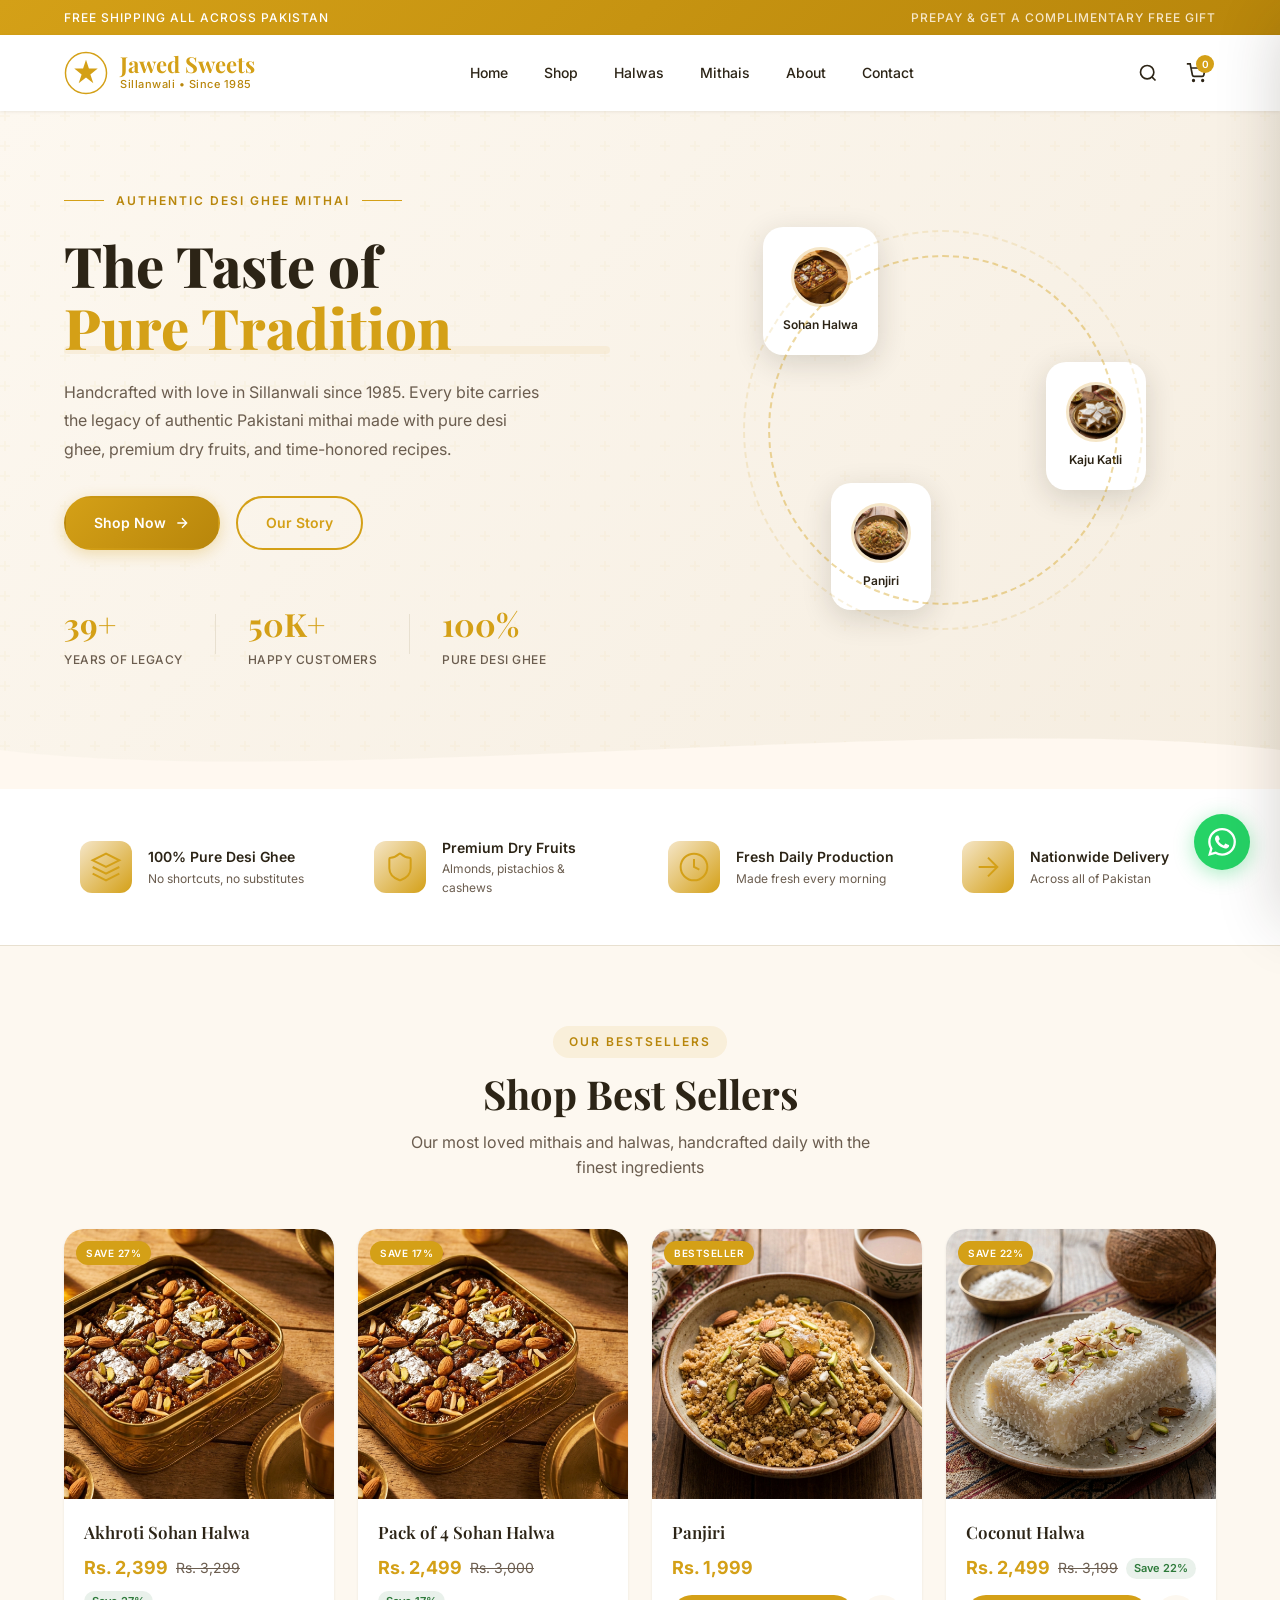
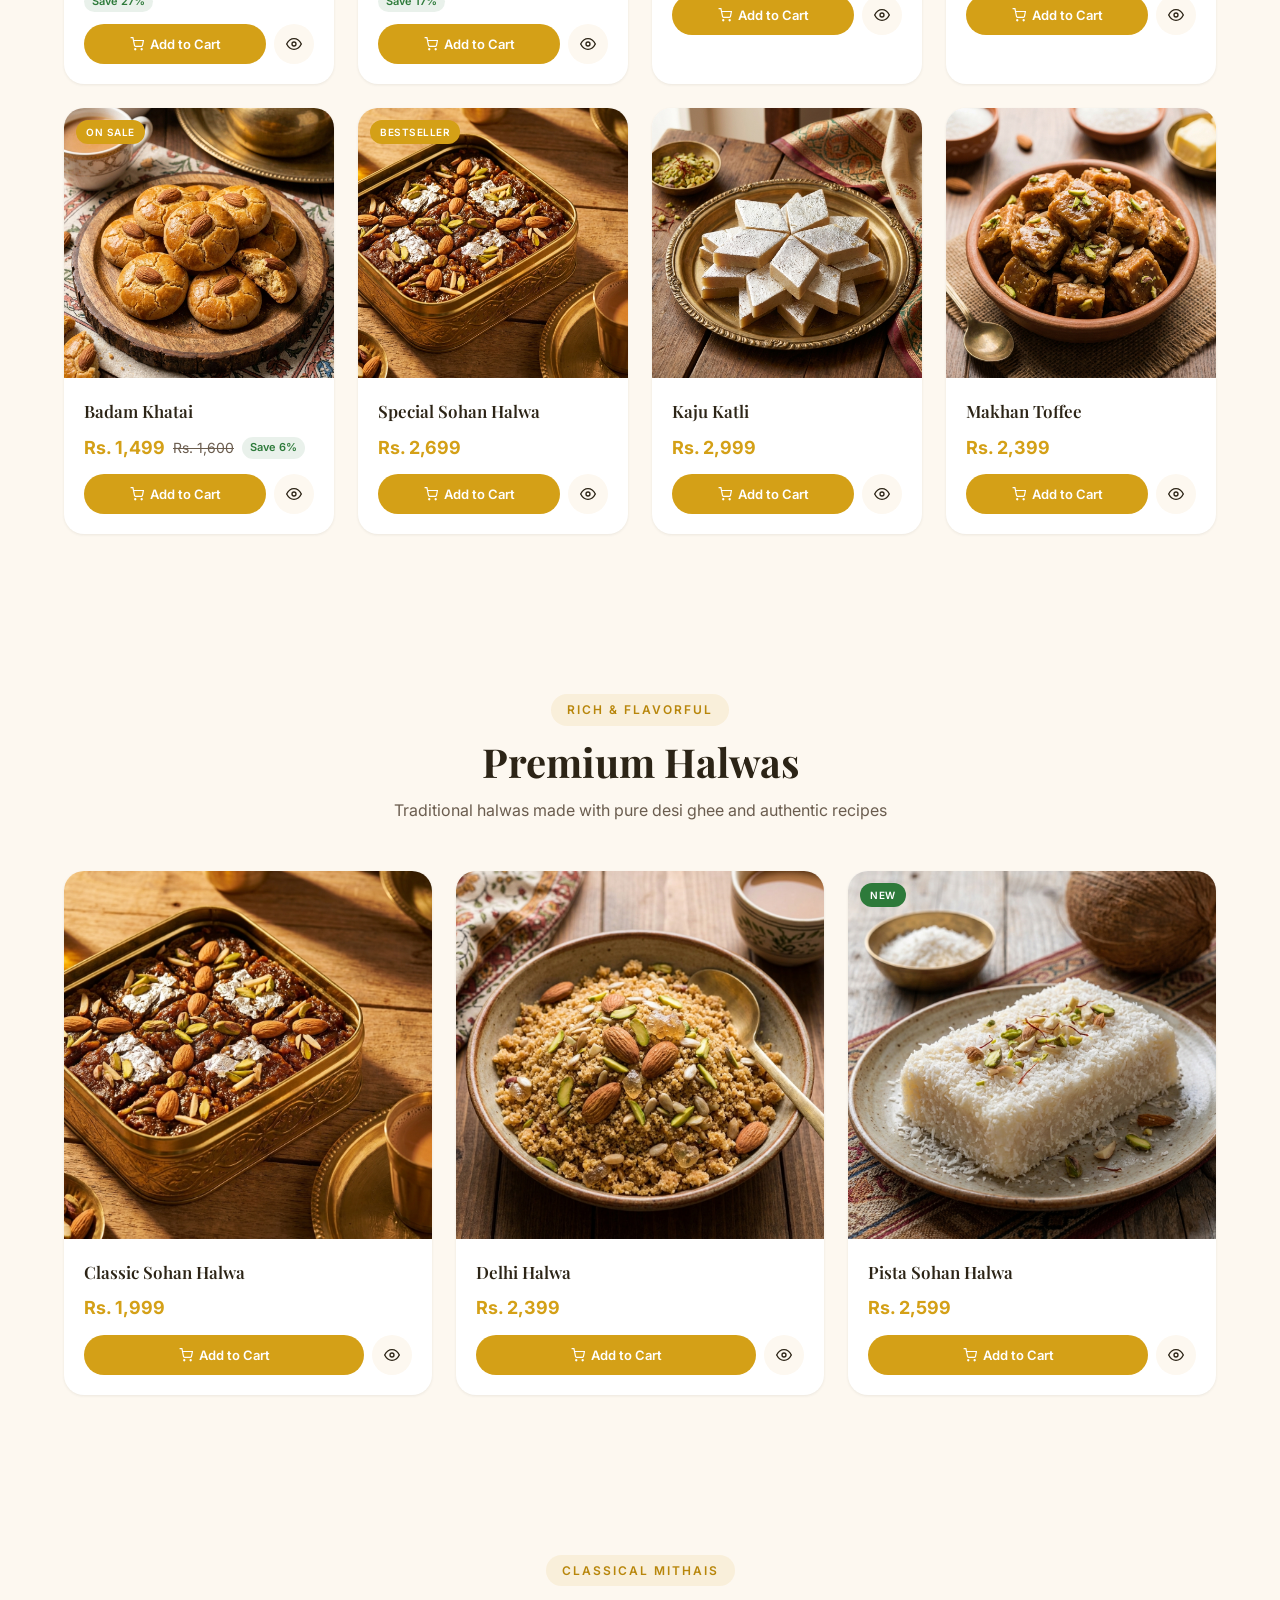
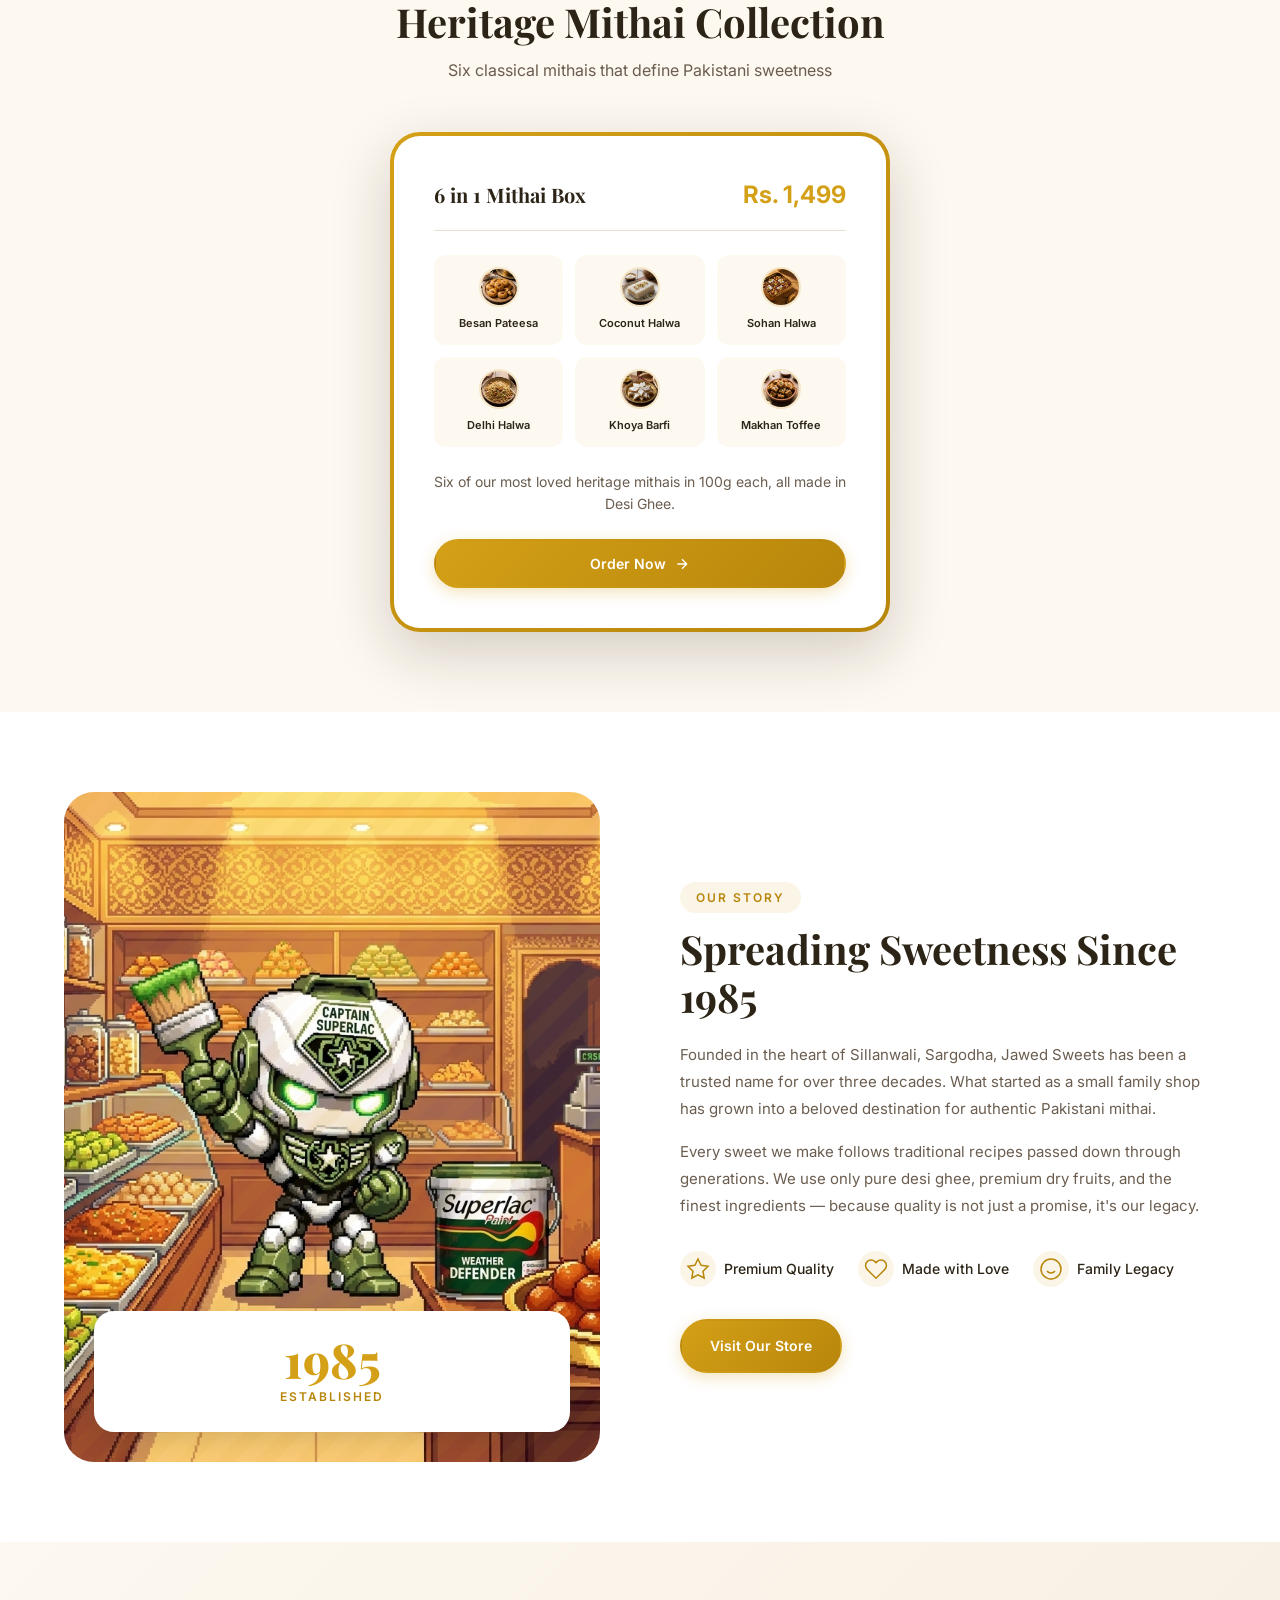
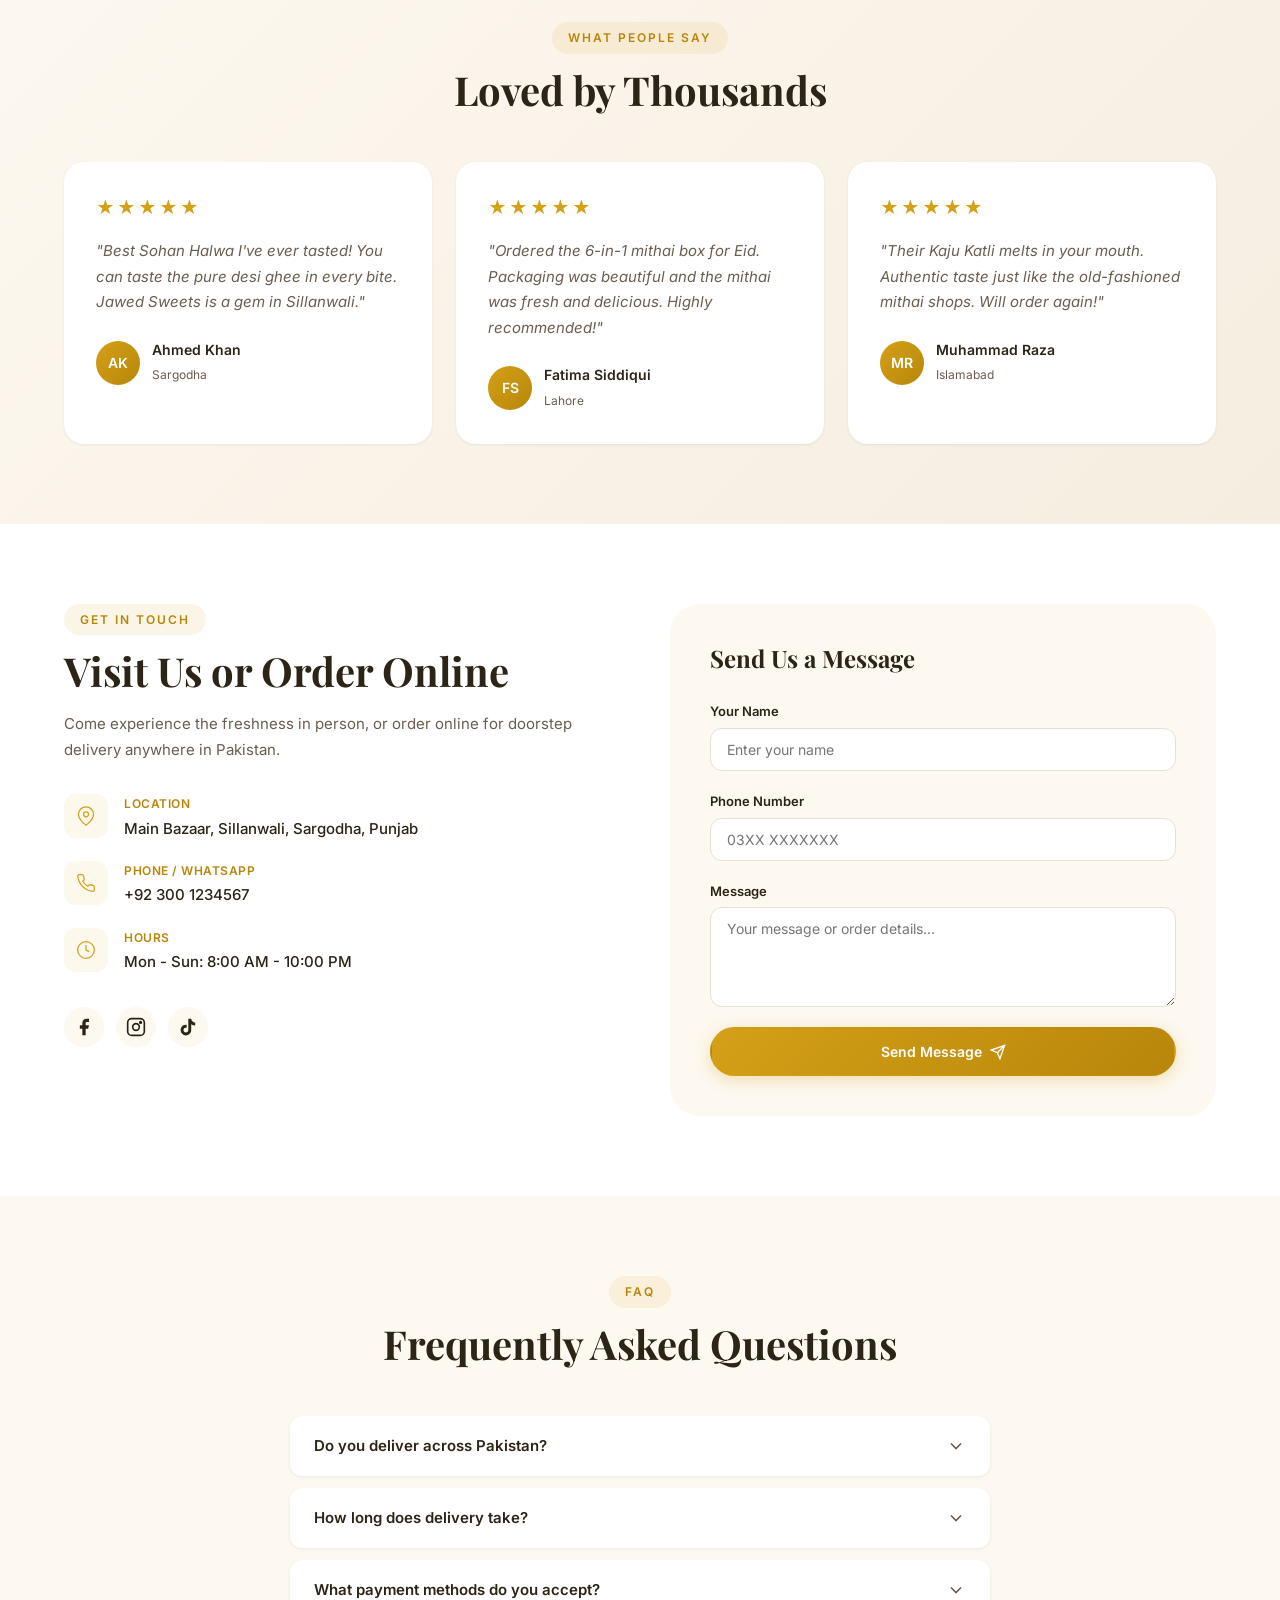
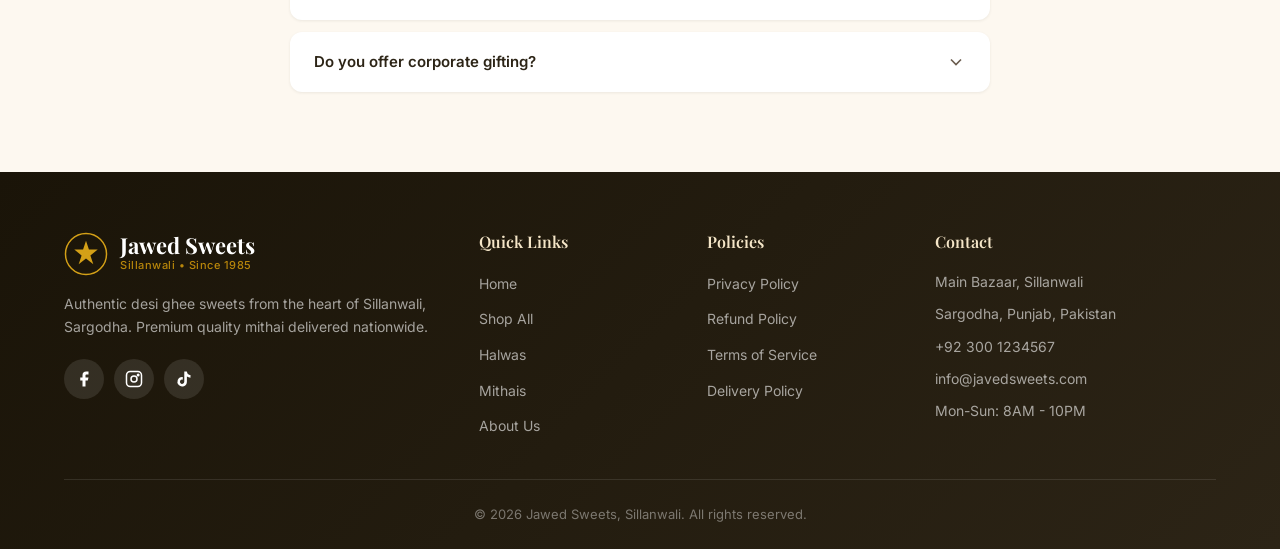
==== index.html @ 4765555b "Jawed Sweets website - initial commit" ====
<!DOCTYPE html>
<html lang="en" dir="ltr">
<head>
    <meta charset="UTF-8">
    <meta name="viewport" content="width=device-width, initial-scale=1.0">
    <title>Jawed Sweets - Premium Desi Ghee Mithai | Sillanwali, Punjab</title>
    <meta name="description" content="Jawed Sweets - Authentic Pakistani mithai and halwa made with pure desi ghee. Sillanwali, Sargodha. Order online for nationwide delivery.">
    <link rel="preconnect" href="https://fonts.googleapis.com">
    <link rel="preconnect" href="https://fonts.gstatic.com" crossorigin>
    <link href="https://fonts.googleapis.com/css2?family=Playfair+Display:ital,wght@0,400;0,600;0,700;0,800;1,400&family=Inter:wght@300;400;500;600;700&family=Noto+Nastaliq+Urdu:wght@400;700&display=swap" rel="stylesheet">
    <link rel="stylesheet" href="css/style.css">
    <link rel="icon" type="image/svg+xml" href="assets/favicon.svg">
</head>
<body>

    <div class="top-bar">
        <div class="container">
            <span>FREE SHIPPING ALL ACROSS PAKISTAN</span>
            <span class="top-bar-right">PREPAY & GET A COMPLIMENTARY FREE GIFT</span>
        </div>
    </div>

    <header class="header" id="header">
        <div class="container header-inner">
            <button class="menu-toggle" id="menuToggle" aria-label="Open menu">
                <span></span><span></span><span></span>
            </button>
            <a href="/" class="logo">
                <svg class="logo-icon" viewBox="0 0 60 60" fill="none">
                    <circle cx="30" cy="30" r="28" stroke="currentColor" stroke-width="2"/>
                    <path d="M30 12 L34 24 L46 24 L36 32 L40 44 L30 36 L20 44 L24 32 L14 24 L26 24 Z" fill="currentColor"/>
                    <circle cx="30" cy="30" r="4" fill="#D4A017"/>
                </svg>
                <div class="logo-text">
                    <span class="logo-name">Jawed Sweets</span>
                    <span class="logo-tag">Sillanwali &bull; Since 1985</span>
                </div>
            </a>
            <nav class="nav" id="mainNav">
                <a href="#home" class="nav-link active">Home</a>
                <a href="#shop" class="nav-link">Shop</a>
                <a href="#halwas" class="nav-link">Halwas</a>
                <a href="#mithais" class="nav-link">Mithais</a>
                <a href="#about" class="nav-link">About</a>
                <a href="#contact" class="nav-link">Contact</a>
            </nav>
            <div class="header-actions">
                <button class="icon-btn" aria-label="Search">
                    <svg width="20" height="20" viewBox="0 0 24 24" fill="none" stroke="currentColor" stroke-width="2"><circle cx="11" cy="11" r="8"/><path d="m21 21-4.35-4.35"/></svg>
                </button>
                <button class="icon-btn cart-btn" aria-label="Cart">
                    <svg width="20" height="20" viewBox="0 0 24 24" fill="none" stroke="currentColor" stroke-width="2"><circle cx="9" cy="21" r="1"/><circle cx="20" cy="21" r="1"/><path d="M1 1h4l2.68 13.39a2 2 0 0 0 2 1.61h9.72a2 2 0 0 0 2-1.61L23 6H6"/></svg>
                    <span class="cart-count" id="cartCount">0</span>
                </button>
            </div>
        </div>
    </header>

    <div class="mobile-menu" id="mobileMenu">
        <button class="mobile-menu-close" id="mobileMenuClose">&times;</button>
        <nav class="mobile-nav">
            <a href="#home" class="mobile-nav-link">Home</a>
            <a href="#shop" class="mobile-nav-link">Shop</a>
            <a href="#halwas" class="mobile-nav-link">Halwas</a>
            <a href="#mithais" class="mobile-nav-link">Mithais</a>
            <a href="#about" class="mobile-nav-link">About</a>
            <a href="#contact" class="mobile-nav-link">Contact</a>
        </nav>
    </div>

    <main>
        <section class="hero" id="home">
            <div class="hero-bg-pattern"></div>
            <div class="container hero-inner">
                <div class="hero-content">
                    <div class="hero-badge">
                        <span class="badge-line"></span>
                        <span>Authentic Desi Ghee Mithai</span>
                        <span class="badge-line"></span>
                    </div>
                    <h1 class="hero-title">
                        <span class="hero-title-line">The Taste of</span>
                        <span class="hero-title-line hero-title-accent">Pure Tradition</span>
                    </h1>
                    <p class="hero-desc">Handcrafted with love in Sillanwali since 1985. Every bite carries the legacy of authentic Pakistani mithai made with pure desi ghee, premium dry fruits, and time-honored recipes.</p>
                    <div class="hero-cta">
                        <a href="#shop" class="btn btn-primary">
                            <span>Shop Now</span>
                            <svg width="16" height="16" viewBox="0 0 24 24" fill="none" stroke="currentColor" stroke-width="2"><path d="M5 12h14M12 5l7 7-7 7"/></svg>
                        </a>
                        <a href="#about" class="btn btn-outline">Our Story</a>
                    </div>
                    <div class="hero-stats">
                        <div class="stat">
                            <span class="stat-number">39+</span>
                            <span class="stat-label">Years of Legacy</span>
                        </div>
                        <div class="stat-divider"></div>
                        <div class="stat">
                            <span class="stat-number">50K+</span>
                            <span class="stat-label">Happy Customers</span>
                        </div>
                        <div class="stat-divider"></div>
                        <div class="stat">
                            <span class="stat-number">100%</span>
                            <span class="stat-label">Pure Desi Ghee</span>
                        </div>
                    </div>
                </div>
                <div class="hero-visual">
                    <div class="hero-image-wrapper">
                        <div class="hero-sweet-display">
                            <div class="sweet-card sweet-card-1">
                                <img src="assets/products/sohan-halwa.jpg" alt="Sohan Halwa">
                                <span class="sweet-name">Sohan Halwa</span>
                            </div>
                            <div class="sweet-card sweet-card-2">
                                <img src="assets/products/kaju-katli.jpg" alt="Kaju Katli">
                                <span class="sweet-name">Kaju Katli</span>
                            </div>
                            <div class="sweet-card sweet-card-3">
                                <img src="assets/products/panjiri.jpg" alt="Panjiri">
                                <span class="sweet-name">Panjiri</span>
                            </div>
                        </div>
                        <div class="hero-ring"></div>
                        <div class="hero-ring hero-ring-2"></div>
                    </div>
                </div>
            </div>
            <div class="hero-wave">
                <svg viewBox="0 0 1440 120" fill="none" preserveAspectRatio="none">
                    <path d="M0,60 C360,120 1080,0 1440,60 L1440,120 L0,120 Z" fill="#FFF8F0"/>
                </svg>
            </div>
        </section>

        <section class="features-bar">
            <div class="container">
                <div class="features-grid">
                    <div class="feature">
                        <div class="feature-icon">
                            <svg width="32" height="32" viewBox="0 0 24 24" fill="none" stroke="currentColor" stroke-width="1.5"><path d="M12 2L2 7l10 5 10-5-10-5zM2 17l10 5 10-5M2 12l10 5 10-5"/></svg>
                        </div>
                        <div class="feature-text">
                            <span class="feature-title">100% Pure Desi Ghee</span>
                            <span class="feature-desc">No shortcuts, no substitutes</span>
                        </div>
                    </div>
                    <div class="feature">
                        <div class="feature-icon">
                            <svg width="32" height="32" viewBox="0 0 24 24" fill="none" stroke="currentColor" stroke-width="1.5"><path d="M20 13c0 5-3.5 7.5-7.66 8.95a1 1 0 0 1-.67-.01C7.5 20.5 4 18 4 13V6a1 1 0 0 1 1-1c2 0 4.5-1.2 6.24-2.72a1.17 1.17 0 0 1 1.52 0C14.51 3.81 17 5 19 5a1 1 0 0 1 1 1z"/></svg>
                        </div>
                        <div class="feature-text">
                            <span class="feature-title">Premium Dry Fruits</span>
                            <span class="feature-desc">Almonds, pistachios & cashews</span>
                        </div>
                    </div>
                    <div class="feature">
                        <div class="feature-icon">
                            <svg width="32" height="32" viewBox="0 0 24 24" fill="none" stroke="currentColor" stroke-width="1.5"><circle cx="12" cy="12" r="10"/><path d="M12 6v6l4 2"/></svg>
                        </div>
                        <div class="feature-text">
                            <span class="feature-title">Fresh Daily Production</span>
                            <span class="feature-desc">Made fresh every morning</span>
                        </div>
                    </div>
                    <div class="feature">
                        <div class="feature-icon">
                            <svg width="32" height="32" viewBox="0 0 24 24" fill="none" stroke="currentColor" stroke-width="1.5"><path d="M5 12h14M12 5l7 7-7 7"/></svg>
                        </div>
                        <div class="feature-text">
                            <span class="feature-title">Nationwide Delivery</span>
                            <span class="feature-desc">Across all of Pakistan</span>
                        </div>
                    </div>
                </div>
            </div>
        </section>

        <section class="section shop-section" id="shop">
            <div class="container">
                <div class="section-header">
                    <span class="section-subtitle">Our Bestsellers</span>
                    <h2 class="section-title">Shop Best Sellers</h2>
                    <p class="section-desc">Our most loved mithais and halwas, handcrafted daily with the finest ingredients</p>
                </div>
                <div class="products-grid" id="productsGrid">
                </div>
            </div>
        </section>

        <section class="section halwa-section" id="halwas">
            <div class="container">
                <div class="section-header">
                    <span class="section-subtitle">Rich & Flavorful</span>
                    <h2 class="section-title">Premium Halwas</h2>
                    <p class="section-desc">Traditional halwas made with pure desi ghee and authentic recipes</p>
                </div>
                <div class="products-grid products-grid-halwa" id="halwaGrid">
                </div>
            </div>
        </section>

        <section class="section mithai-section" id="mithais">
            <div class="container">
                <div class="section-header">
                    <span class="section-subtitle">Classical Mithais</span>
                    <h2 class="section-title">Heritage Mithai Collection</h2>
                    <p class="section-desc">Six classical mithais that define Pakistani sweetness</p>
                </div>
                <div class="mithai-showcase">
                    <div class="mithai-box">
                        <div class="mithai-box-inner">
                            <div class="mithai-box-header">
                                <span class="mithai-box-label">6 in 1 Mithai Box</span>
                                <span class="mithai-box-price">Rs. 1,499</span>
                            </div>
                            <div class="mithai-box-items">
                                <div class="mithai-item">
                                    <img src="assets/products/badam-khatai.jpg" alt="Besan Pateesa">
                                    <span>Besan Pateesa</span>
                                </div>
                                <div class="mithai-item">
                                    <img src="assets/products/coconut-halwa.jpg" alt="Coconut Halwa">
                                    <span>Coconut Halwa</span>
                                </div>
                                <div class="mithai-item">
                                    <img src="assets/products/sohan-halwa.jpg" alt="Sohan Halwa">
                                    <span>Sohan Halwa</span>
                                </div>
                                <div class="mithai-item">
                                    <img src="assets/products/panjiri.jpg" alt="Delhi Halwa">
                                    <span>Delhi Halwa</span>
                                </div>
                                <div class="mithai-item">
                                    <img src="assets/products/kaju-katli.jpg" alt="Khoya Barfi">
                                    <span>Khoya Barfi</span>
                                </div>
                                <div class="mithai-item">
                                    <img src="assets/products/makhan-toffee.jpg" alt="Makhan Toffee">
                                    <span>Makhan Toffee</span>
                                </div>
                            </div>
                            <p class="mithai-box-desc">Six of our most loved heritage mithais in 100g each, all made in Desi Ghee.</p>
                            <button class="btn btn-primary btn-block" onclick="addToCart('6 in 1 Mithai Box', 1499)">
                                <span>Order Now</span>
                                <svg width="16" height="16" viewBox="0 0 24 24" fill="none" stroke="currentColor" stroke-width="2"><path d="M5 12h14M12 5l7 7-7 7"/></svg>
                            </button>
                        </div>
                    </div>
                </div>
            </div>
        </section>

        <section class="section about-section" id="about">
            <div class="container about-inner">
                <div class="about-visual">
                    <div class="about-image-frame">
                        <img src="assets/products/sweet-shop.jpg" alt="Jawed Sweets Store">
                        <div class="about-pattern"></div>
                        <div class="about-content-overlay">
                            <span class="about-year">1985</span>
                            <span class="about-year-label">Established</span>
                        </div>
                    </div>
                </div>
                <div class="about-content">
                    <span class="section-subtitle">Our Story</span>
                    <h2 class="section-title">Spreading Sweetness Since 1985</h2>
                    <p class="about-text">Founded in the heart of Sillanwali, Sargodha, Jawed Sweets has been a trusted name for over three decades. What started as a small family shop has grown into a beloved destination for authentic Pakistani mithai.</p>
                    <p class="about-text">Every sweet we make follows traditional recipes passed down through generations. We use only pure desi ghee, premium dry fruits, and the finest ingredients — because quality is not just a promise, it's our legacy.</p>
                    <div class="about-highlights">
                        <div class="about-highlight">
                            <span class="highlight-icon">
                                <svg width="24" height="24" viewBox="0 0 24 24" fill="none" stroke="currentColor" stroke-width="1.5"><path d="M12 2l3.09 6.26L22 9.27l-5 4.87 1.18 6.88L12 17.77l-6.18 3.25L7 14.14 2 9.27l6.91-1.01L12 2z"/></svg>
                            </span>
                            <span>Premium Quality</span>
                        </div>
                        <div class="about-highlight">
                            <span class="highlight-icon">
                                <svg width="24" height="24" viewBox="0 0 24 24" fill="none" stroke="currentColor" stroke-width="1.5"><path d="M20.84 4.61a5.5 5.5 0 0 0-7.78 0L12 5.67l-1.06-1.06a5.5 5.5 0 0 0-7.78 7.78l1.06 1.06L12 21.23l7.78-7.78 1.06-1.06a5.5 5.5 0 0 0 0-7.78z"/></svg>
                            </span>
                            <span>Made with Love</span>
                        </div>
                        <div class="about-highlight">
                            <span class="highlight-icon">
                                <svg width="24" height="24" viewBox="0 0 24 24" fill="none" stroke="currentColor" stroke-width="1.5"><circle cx="12" cy="12" r="10"/><path d="M8 14s1.5 2 4 2 4-2 4-2M9 9h.01M15 9h.01"/></svg>
                            </span>
                            <span>Family Legacy</span>
                        </div>
                    </div>
                    <a href="#contact" class="btn btn-primary">Visit Our Store</a>
                </div>
            </div>
        </section>

        <section class="section testimonials-section">
            <div class="container">
                <div class="section-header">
                    <span class="section-subtitle">What People Say</span>
                    <h2 class="section-title">Loved by Thousands</h2>
                </div>
                <div class="testimonials-grid">
                    <div class="testimonial-card">
                        <div class="testimonial-stars">★★★★★</div>
                        <p class="testimonial-text">"Best Sohan Halwa I've ever tasted! You can taste the pure desi ghee in every bite. Jawed Sweets is a gem in Sillanwali."</p>
                        <div class="testimonial-author">
                            <div class="testimonial-avatar">AK</div>
                            <div>
                                <span class="testimonial-name">Ahmed Khan</span>
                                <span class="testimonial-location">Sargodha</span>
                            </div>
                        </div>
                    </div>
                    <div class="testimonial-card">
                        <div class="testimonial-stars">★★★★★</div>
                        <p class="testimonial-text">"Ordered the 6-in-1 mithai box for Eid. Packaging was beautiful and the mithai was fresh and delicious. Highly recommended!"</p>
                        <div class="testimonial-author">
                            <div class="testimonial-avatar">FS</div>
                            <div>
                                <span class="testimonial-name">Fatima Siddiqui</span>
                                <span class="testimonial-location">Lahore</span>
                            </div>
                        </div>
                    </div>
                    <div class="testimonial-card">
                        <div class="testimonial-stars">★★★★★</div>
                        <p class="testimonial-text">"Their Kaju Katli melts in your mouth. Authentic taste just like the old-fashioned mithai shops. Will order again!"</p>
                        <div class="testimonial-author">
                            <div class="testimonial-avatar">MR</div>
                            <div>
                                <span class="testimonial-name">Muhammad Raza</span>
                                <span class="testimonial-location">Islamabad</span>
                            </div>
                        </div>
                    </div>
                </div>
            </div>
        </section>

        <section class="section contact-section" id="contact">
            <div class="container contact-inner">
                <div class="contact-info">
                    <span class="section-subtitle">Get in Touch</span>
                    <h2 class="section-title">Visit Us or Order Online</h2>
                    <p class="contact-desc">Come experience the freshness in person, or order online for doorstep delivery anywhere in Pakistan.</p>
                    <div class="contact-details">
                        <div class="contact-item">
                            <div class="contact-icon">
                                <svg width="20" height="20" viewBox="0 0 24 24" fill="none" stroke="currentColor" stroke-width="1.5"><path d="M21 10c0 7-9 13-9 13s-9-6-9-13a9 9 0 0 1 18 0z"/><circle cx="12" cy="10" r="3"/></svg>
                            </div>
                            <div>
                                <span class="contact-label">Location</span>
                                <span class="contact-value">Main Bazaar, Sillanwali, Sargodha, Punjab</span>
                            </div>
                        </div>
                        <div class="contact-item">
                            <div class="contact-icon">
                                <svg width="20" height="20" viewBox="0 0 24 24" fill="none" stroke="currentColor" stroke-width="1.5"><path d="M22 16.92v3a2 2 0 0 1-2.18 2 19.79 19.79 0 0 1-8.63-3.07 19.5 19.5 0 0 1-6-6 19.79 19.79 0 0 1-3.07-8.67A2 2 0 0 1 4.11 2h3a2 2 0 0 1 2 1.72 12.84 12.84 0 0 0 .7 2.81 2 2 0 0 1-.45 2.11L8.09 9.91a16 16 0 0 0 6 6l1.27-1.27a2 2 0 0 1 2.11-.45 12.84 12.84 0 0 0 2.81.7A2 2 0 0 1 22 16.92z"/></svg>
                            </div>
                            <div>
                                <span class="contact-label">Phone / WhatsApp</span>
                                <span class="contact-value">+92 300 1234567</span>
                            </div>
                        </div>
                        <div class="contact-item">
                            <div class="contact-icon">
                                <svg width="20" height="20" viewBox="0 0 24 24" fill="none" stroke="currentColor" stroke-width="1.5"><circle cx="12" cy="12" r="10"/><path d="M12 6v6l4 2"/></svg>
                            </div>
                            <div>
                                <span class="contact-label">Hours</span>
                                <span class="contact-value">Mon - Sun: 8:00 AM - 10:00 PM</span>
                            </div>
                        </div>
                    </div>
                    <div class="contact-social">
                        <a href="#" class="social-link" aria-label="Facebook">
                            <svg width="20" height="20" viewBox="0 0 24 24" fill="currentColor"><path d="M18 2h-3a5 5 0 0 0-5 5v3H7v4h3v8h4v-8h3l1-4h-4V7a1 1 0 0 1 1-1h3z"/></svg>
                        </a>
                        <a href="#" class="social-link" aria-label="Instagram">
                            <svg width="20" height="20" viewBox="0 0 24 24" fill="none" stroke="currentColor" stroke-width="2"><rect x="2" y="2" width="20" height="20" rx="5"/><circle cx="12" cy="12" r="4"/><circle cx="17.5" cy="6.5" r="1" fill="currentColor"/></svg>
                        </a>
                        <a href="#" class="social-link" aria-label="TikTok">
                            <svg width="20" height="20" viewBox="0 0 24 24" fill="currentColor"><path d="M19.59 6.69a4.83 4.83 0 0 1-3.77-4.25V2h-3.45v13.67a2.89 2.89 0 0 1-5.2 1.74 2.89 2.89 0 0 1 2.31-4.64 2.93 2.93 0 0 1 .88.13V9.4a6.84 6.84 0 0 0-1-.05A6.33 6.33 0 0 0 5 20.1a6.34 6.34 0 0 0 10.86-4.43v-7a8.16 8.16 0 0 0 4.77 1.52v-3.4a4.85 4.85 0 0 1-1-.1z"/></svg>
                        </a>
                    </div>
                </div>
                <div class="contact-form-wrapper">
                    <form class="contact-form" id="contactForm">
                        <h3 class="form-title">Send Us a Message</h3>
                        <div class="form-group">
                            <label for="name">Your Name</label>
                            <input type="text" id="name" name="name" placeholder="Enter your name" required>
                        </div>
                        <div class="form-group">
                            <label for="phone">Phone Number</label>
                            <input type="tel" id="phone" name="phone" placeholder="03XX XXXXXXX" required>
                        </div>
                        <div class="form-group">
                            <label for="message">Message</label>
                            <textarea id="message" name="message" rows="4" placeholder="Your message or order details..." required></textarea>
                        </div>
                        <button type="submit" class="btn btn-primary btn-block">
                            <span>Send Message</span>
                            <svg width="16" height="16" viewBox="0 0 24 24" fill="none" stroke="currentColor" stroke-width="2"><path d="M22 2L11 13M22 2l-7 20-4-9-9-4 20-7z"/></svg>
                        </button>
                    </form>
                </div>
            </div>
        </section>

        <section class="section faq-section">
            <div class="container">
                <div class="section-header">
                    <span class="section-subtitle">FAQ</span>
                    <h2 class="section-title">Frequently Asked Questions</h2>
                </div>
                <div class="faq-grid">
                    <div class="faq-item">
                        <button class="faq-question" onclick="toggleFaq(this)">
                            <span>Do you deliver across Pakistan?</span>
                            <svg class="faq-chevron" width="20" height="20" viewBox="0 0 24 24" fill="none" stroke="currentColor" stroke-width="2"><path d="m6 9 6 6 6-6"/></svg>
                        </button>
                        <div class="faq-answer">
                            <p>Yes! We deliver to all cities and towns across Pakistan. Delivery charges vary by location and are calculated at checkout.</p>
                        </div>
                    </div>
                    <div class="faq-item">
                        <button class="faq-question" onclick="toggleFaq(this)">
                            <span>How long does delivery take?</span>
                            <svg class="faq-chevron" width="20" height="20" viewBox="0 0 24 24" fill="none" stroke="currentColor" stroke-width="2"><path d="m6 9 6 6 6-6"/></svg>
                        </button>
                        <div class="faq-answer">
                            <p>Within Sargodha: Same day. Major cities (Lahore, Islamabad, Karachi): 2-3 business days. Other cities: 3-5 business days.</p>
                        </div>
                    </div>
                    <div class="faq-item">
                        <button class="faq-question" onclick="toggleFaq(this)">
                            <span>What payment methods do you accept?</span>
                            <svg class="faq-chevron" width="20" height="20" viewBox="0 0 24 24" fill="none" stroke="currentColor" stroke-width="2"><path d="m6 9 6 6 6-6"/></svg>
                        </button>
                        <div class="faq-answer">
                            <p>We accept Cash on Delivery (COD), bank transfer, JazzCash, and EasyPaisa. Prepaid orders get a complimentary free gift!</p>
                        </div>
                    </div>
                    <div class="faq-item">
                        <button class="faq-question" onclick="toggleFaq(this)">
                            <span>Do you offer corporate gifting?</span>
                            <svg class="faq-chevron" width="20" height="20" viewBox="0 0 24 24" fill="none" stroke="currentColor" stroke-width="2"><path d="m6 9 6 6 6-6"/></svg>
                        </button>
                        <div class="faq-answer">
                            <p>Absolutely! We offer custom mithai boxes for weddings, corporate events, and special occasions. Contact us for bulk pricing and custom packaging.</p>
                        </div>
                    </div>
                </div>
            </div>
        </section>
    </main>

    <footer class="footer">
        <div class="container">
            <div class="footer-grid">
                <div class="footer-col footer-brand">
                    <a href="/" class="logo logo-footer">
                        <svg class="logo-icon" viewBox="0 0 60 60" fill="none">
                            <circle cx="30" cy="30" r="28" stroke="currentColor" stroke-width="2"/>
                            <path d="M30 12 L34 24 L46 24 L36 32 L40 44 L30 36 L20 44 L24 32 L14 24 L26 24 Z" fill="currentColor"/>
                            <circle cx="30" cy="30" r="4" fill="#D4A017"/>
                        </svg>
                        <div class="logo-text">
                            <span class="logo-name">Jawed Sweets</span>
                            <span class="logo-tag">Sillanwali &bull; Since 1985</span>
                        </div>
                    </a>
                    <p class="footer-desc">Authentic desi ghee sweets from the heart of Sillanwali, Sargodha. Premium quality mithai delivered nationwide.</p>
                    <div class="footer-social">
                        <a href="#" class="social-link" aria-label="Facebook"><svg width="18" height="18" viewBox="0 0 24 24" fill="currentColor"><path d="M18 2h-3a5 5 0 0 0-5 5v3H7v4h3v8h4v-8h3l1-4h-4V7a1 1 0 0 1 1-1h3z"/></svg></a>
                        <a href="#" class="social-link" aria-label="Instagram"><svg width="18" height="18" viewBox="0 0 24 24" fill="none" stroke="currentColor" stroke-width="2"><rect x="2" y="2" width="20" height="20" rx="5"/><circle cx="12" cy="12" r="4"/><circle cx="17.5" cy="6.5" r="1" fill="currentColor"/></svg></a>
                        <a href="#" class="social-link" aria-label="TikTok"><svg width="18" height="18" viewBox="0 0 24 24" fill="currentColor"><path d="M19.59 6.69a4.83 4.83 0 0 1-3.77-4.25V2h-3.45v13.67a2.89 2.89 0 0 1-5.2 1.74 2.89 2.89 0 0 1 2.31-4.64 2.93 2.93 0 0 1 .88.13V9.4a6.84 6.84 0 0 0-1-.05A6.33 6.33 0 0 0 5 20.1a6.34 6.34 0 0 0 10.86-4.43v-7a8.16 8.16 0 0 0 4.77 1.52v-3.4a4.85 4.85 0 0 1-1-.1z"/></svg></a>
                    </div>
                </div>
                <div class="footer-col">
                    <h4 class="footer-heading">Quick Links</h4>
                    <ul class="footer-links">
                        <li><a href="#home">Home</a></li>
                        <li><a href="#shop">Shop All</a></li>
                        <li><a href="#halwas">Halwas</a></li>
                        <li><a href="#mithais">Mithais</a></li>
                        <li><a href="#about">About Us</a></li>
                    </ul>
                </div>
                <div class="footer-col">
                    <h4 class="footer-heading">Policies</h4>
                    <ul class="footer-links">
                        <li><a href="#">Privacy Policy</a></li>
                        <li><a href="#">Refund Policy</a></li>
                        <li><a href="#">Terms of Service</a></li>
                        <li><a href="#">Delivery Policy</a></li>
                    </ul>
                </div>
                <div class="footer-col">
                    <h4 class="footer-heading">Contact</h4>
                    <ul class="footer-contact">
                        <li>Main Bazaar, Sillanwali</li>
                        <li>Sargodha, Punjab, Pakistan</li>
                        <li>+92 300 1234567</li>
                        <li>info@javedsweets.com</li>
                        <li>Mon-Sun: 8AM - 10PM</li>
                    </ul>
                </div>
            </div>
            <div class="footer-bottom">
                <p>&copy; 2026 Jawed Sweets, Sillanwali. All rights reserved.</p>
            </div>
        </div>
    </footer>

    <div class="cart-sidebar" id="cartSidebar">
        <div class="cart-sidebar-header">
            <h3>Your Cart</h3>
            <button class="cart-close" id="cartClose">&times;</button>
        </div>
        <div class="cart-items" id="cartItems">
            <p class="cart-empty">Your cart is empty</p>
        </div>
        <div class="cart-sidebar-footer">
            <div class="cart-total">
                <span>Total:</span>
                <span class="cart-total-amount" id="cartTotal">Rs. 0</span>
            </div>
            <button class="btn btn-primary btn-block" onclick="checkout()">Checkout</button>
        </div>
    </div>
    <div class="cart-overlay" id="cartOverlay"></div>

    <div class="toast" id="toast"></div>

    <a href="https://wa.me/923001234567?text=Hi%20Jawed%20Sweets!%20I%20would%20like%20to%20place%20an%20order." class="whatsapp-float" target="_blank" rel="noopener" aria-label="Chat on WhatsApp">
        <svg viewBox="0 0 24 24" fill="currentColor"><path d="M17.472 14.382c-.297-.149-1.758-.867-2.03-.967-.273-.099-.471-.148-.67.15-.197.297-.767.966-.94 1.164-.173.199-.347.223-.644.075-.297-.15-1.255-.463-2.39-1.475-.883-.788-1.48-1.761-1.653-2.059-.173-.297-.018-.458.13-.606.134-.133.298-.347.446-.52.149-.174.198-.298.298-.497.099-.198.05-.371-.025-.52-.075-.149-.669-1.612-.916-2.207-.242-.579-.487-.5-.669-.51-.173-.008-.371-.01-.57-.01-.198 0-.52.074-.792.372-.272.297-1.04 1.016-1.04 2.479 0 1.462 1.065 2.875 1.213 3.074.149.198 2.096 3.2 5.077 4.487.709.306 1.262.489 1.694.625.712.227 1.36.195 1.871.118.571-.085 1.758-.719 2.006-1.413.248-.694.248-1.289.173-1.413-.074-.124-.272-.198-.57-.347m-5.421 7.403h-.004a9.87 9.87 0 01-5.031-1.378l-.361-.214-3.741.982.998-3.648-.235-.374a9.86 9.86 0 01-1.51-5.26c.001-5.45 4.436-9.884 9.888-9.884 2.64 0 5.122 1.03 6.988 2.898a9.825 9.825 0 012.893 6.994c-.003 5.45-4.437 9.884-9.885 9.884m8.413-18.297A11.815 11.815 0 0012.05 0C5.495 0 .16 5.335.157 11.892c0 2.096.547 4.142 1.588 5.945L.057 24l6.305-1.654a11.882 11.882 0 005.683 1.448h.005c6.554 0 11.89-5.335 11.893-11.893a11.821 11.821 0 00-3.48-8.413z"/></svg>
    </a>

    <script src="js/main.js"></script>
</body>
</html>
---- css/style.css ----
:root {
    --color-primary: #D4A017;
    --color-primary-dark: #B8860B;
    --color-primary-light: #F0C040;
    --color-gold: #D4A017;
    --color-gold-light: #F5E6C8;
    --color-gold-dark: #B8860B;
    --color-cream: #FDF8F0;
    --color-cream-dark: #F5EDE0;
    --color-text: #2C2416;
    --color-text-light: #6B5D4F;
    --color-white: #FFFFFF;
    --color-border: #E8E0D0;
    --color-success: #2D7A3A;
    --color-error: #C41E3A;
    --font-display: 'Playfair Display', serif;
    --font-body: 'Inter', sans-serif;
    --shadow-sm: 0 1px 3px rgba(44, 36, 22, 0.08);
    --shadow-md: 0 4px 12px rgba(44, 36, 22, 0.12);
    --shadow-lg: 0 8px 30px rgba(44, 36, 22, 0.16);
    --shadow-xl: 0 20px 60px rgba(44, 36, 22, 0.2);
    --radius-sm: 8px;
    --radius-md: 12px;
    --radius-lg: 20px;
    --radius-xl: 30px;
    --transition: all 0.3s cubic-bezier(0.4, 0, 0.2, 1);
    --transition-bounce: all 0.5s cubic-bezier(0.68, -0.55, 0.265, 1.55);
}

* {
    margin: 0;
    padding: 0;
    box-sizing: border-box;
}

html {
    scroll-behavior: smooth;
}

body {
    font-family: var(--font-body);
    color: var(--color-text);
    background-color: var(--color-cream);
    line-height: 1.6;
    overflow-x: hidden;
}

.container {
    max-width: 1200px;
    margin: 0 auto;
    padding: 0 24px;
}

h1, h2, h3, h4, h5, h6 {
    font-family: var(--font-display);
    line-height: 1.2;
}

a {
    text-decoration: none;
    color: inherit;
}

img {
    max-width: 100%;
    height: auto;
}

button {
    cursor: pointer;
    border: none;
    background: none;
    font-family: inherit;
}

/* Top Bar */
.top-bar {
    background: linear-gradient(135deg, var(--color-primary), var(--color-primary-dark));
    color: var(--color-white);
    padding: 8px 0;
    font-size: 12px;
    font-weight: 500;
    letter-spacing: 1px;
    text-transform: uppercase;
}

.top-bar .container {
    display: flex;
    justify-content: space-between;
    align-items: center;
}

.top-bar-right {
    color: var(--color-gold-light);
}

/* Header */
.header {
    position: sticky;
    top: 0;
    z-index: 1000;
    background: var(--color-white);
    box-shadow: var(--shadow-sm);
    transition: var(--transition);
}

.header.scrolled {
    box-shadow: var(--shadow-md);
}

.header-inner {
    display: flex;
    align-items: center;
    justify-content: space-between;
    padding-top: 16px;
    padding-bottom: 16px;
    gap: 24px;
}

.logo {
    display: flex;
    align-items: center;
    gap: 12px;
    flex-shrink: 0;
}

.logo-icon {
    width: 44px;
    height: 44px;
    color: var(--color-primary);
}

.logo-text {
    display: flex;
    flex-direction: column;
}

.logo-name {
    font-family: var(--font-display);
    font-size: 22px;
    font-weight: 700;
    color: var(--color-primary);
    line-height: 1.1;
}

.logo-tag {
    font-size: 11px;
    color: var(--color-gold-dark);
    font-weight: 500;
    letter-spacing: 0.5px;
}

.nav {
    display: flex;
    align-items: center;
    gap: 4px;
}

.nav-link {
    padding: 8px 16px;
    font-size: 14px;
    font-weight: 500;
    color: var(--color-text);
    border-radius: var(--radius-sm);
    transition: var(--transition);
    position: relative;
}

.nav-link:hover,
.nav-link.active {
    color: var(--color-primary);
    background: rgba(212, 160, 23, 0.08);
}

.nav-link::after {
    content: '';
    position: absolute;
    bottom: 4px;
    left: 50%;
    transform: translateX(-50%);
    width: 0;
    height: 2px;
    background: var(--color-primary);
    border-radius: 2px;
    transition: var(--transition);
}

.nav-link:hover::after,
.nav-link.active::after {
    width: 20px;
}

.header-actions {
    display: flex;
    align-items: center;
    gap: 8px;
}

.icon-btn {
    width: 40px;
    height: 40px;
    display: flex;
    align-items: center;
    justify-content: center;
    border-radius: 50%;
    color: var(--color-text);
    transition: var(--transition);
    position: relative;
}

.icon-btn:hover {
    background: var(--color-cream);
    color: var(--color-primary);
}

.cart-count {
    position: absolute;
    top: 2px;
    right: 2px;
    width: 18px;
    height: 18px;
    background: var(--color-primary);
    color: var(--color-white);
    font-size: 10px;
    font-weight: 600;
    border-radius: 50%;
    display: flex;
    align-items: center;
    justify-content: center;
}

.menu-toggle {
    display: none;
    flex-direction: column;
    gap: 5px;
    width: 40px;
    height: 40px;
    align-items: center;
    justify-content: center;
}

.menu-toggle span {
    display: block;
    width: 22px;
    height: 2px;
    background: var(--color-text);
    border-radius: 2px;
    transition: var(--transition);
}

/* Mobile Menu */
.mobile-menu {
    position: fixed;
    top: 0;
    left: -100%;
    width: 300px;
    height: 100vh;
    background: var(--color-white);
    z-index: 2000;
    transition: var(--transition);
    box-shadow: var(--shadow-xl);
    padding: 24px;
}

.mobile-menu.open {
    left: 0;
}

.mobile-menu-close {
    font-size: 32px;
    color: var(--color-text);
    margin-bottom: 24px;
    display: block;
    margin-left: auto;
}

.mobile-nav {
    display: flex;
    flex-direction: column;
    gap: 4px;
}

.mobile-nav-link {
    padding: 14px 16px;
    font-size: 16px;
    font-weight: 500;
    color: var(--color-text);
    border-radius: var(--radius-sm);
    transition: var(--transition);
}

.mobile-nav-link:hover {
    background: var(--color-cream);
    color: var(--color-primary);
}

/* Buttons */
.btn {
    display: inline-flex;
    align-items: center;
    justify-content: center;
    gap: 8px;
    padding: 14px 28px;
    font-size: 14px;
    font-weight: 600;
    border-radius: var(--radius-xl);
    transition: var(--transition);
    border: 2px solid transparent;
    cursor: pointer;
}

.btn-primary {
    background: linear-gradient(135deg, var(--color-primary), var(--color-primary-dark));
    color: var(--color-white);
    box-shadow: 0 4px 15px rgba(212, 160, 23, 0.3);
}

.btn-primary:hover {
    transform: translateY(-2px);
    box-shadow: 0 6px 25px rgba(212, 160, 23, 0.4);
}

.btn-outline {
    background: transparent;
    color: var(--color-primary);
    border-color: var(--color-primary);
}

.btn-outline:hover {
    background: var(--color-primary);
    color: var(--color-white);
}

.btn-block {
    width: 100%;
}

/* Hero Section */
.hero {
    position: relative;
    background: linear-gradient(135deg, var(--color-cream) 0%, var(--color-cream-dark) 100%);
    padding: 80px 0 120px;
    overflow: hidden;
}

.hero-bg-pattern {
    position: absolute;
    top: 0;
    left: 0;
    right: 0;
    bottom: 0;
    opacity: 0.04;
    background-image: url("data:image/svg+xml,%3Csvg width='60' height='60' viewBox='0 0 60 60' xmlns='http://www.w3.org/2000/svg'%3E%3Cg fill='none' fill-rule='evenodd'%3E%3Cg fill='%23D4A017' fill-opacity='1'%3E%3Cpath d='M36 34v-4h-2v4h-4v2h4v4h2v-4h4v-2h-4zm0-30V0h-2v4h-4v2h4v4h2V6h4V4h-4zM6 34v-4H4v4H0v2h4v4h2v-4h4v-2H6zM6 4V0H4v4H0v2h4v4h2V6h4V4H6z'/%3E%3C/g%3E%3C/g%3E%3C/svg%3E");
}

.hero-inner {
    display: grid;
    grid-template-columns: 1fr 1fr;
    gap: 60px;
    align-items: center;
    position: relative;
    z-index: 1;
}

.hero-content {
    animation: fadeInLeft 1s ease-out;
}

@keyframes fadeInLeft {
    from {
        opacity: 0;
        transform: translateX(-40px);
    }
    to {
        opacity: 1;
        transform: translateX(0);
    }
}

.hero-badge {
    display: flex;
    align-items: center;
    gap: 12px;
    margin-bottom: 24px;
    animation: fadeInUp 0.8s ease-out 0.2s both;
}

.badge-line {
    width: 40px;
    height: 1px;
    background: var(--color-gold);
}

.hero-badge span:not(.badge-line) {
    font-size: 12px;
    font-weight: 600;
    letter-spacing: 2px;
    text-transform: uppercase;
    color: var(--color-gold-dark);
}

.hero-title {
    font-size: 56px;
    font-weight: 800;
    color: var(--color-text);
    margin-bottom: 20px;
    line-height: 1.1;
    animation: fadeInUp 0.8s ease-out 0.4s both;
}

.hero-title-line {
    display: block;
}

.hero-title-accent {
    color: var(--color-primary);
    position: relative;
}

.hero-title-accent::after {
    content: '';
    position: absolute;
    bottom: 4px;
    left: 0;
    right: 0;
    height: 8px;
    background: var(--color-gold-light);
    z-index: -1;
    border-radius: 4px;
    opacity: 0.5;
}

.hero-desc {
    font-size: 16px;
    color: var(--color-text-light);
    line-height: 1.8;
    margin-bottom: 32px;
    max-width: 480px;
    animation: fadeInUp 0.8s ease-out 0.6s both;
}

.hero-cta {
    display: flex;
    gap: 16px;
    margin-bottom: 48px;
    flex-wrap: wrap;
    animation: fadeInUp 0.8s ease-out 0.8s both;
}

.hero-stats {
    display: flex;
    align-items: center;
    gap: 32px;
    animation: fadeInUp 0.8s ease-out 1s both;
}

.stat {
    display: flex;
    flex-direction: column;
}

.stat-number {
    font-family: var(--font-display);
    font-size: 32px;
    font-weight: 700;
    color: var(--color-primary);
}

.stat-label {
    font-size: 12px;
    color: var(--color-text-light);
    font-weight: 500;
    text-transform: uppercase;
    letter-spacing: 0.5px;
}

.stat-divider {
    width: 1px;
    height: 40px;
    background: var(--color-border);
}

/* Hero Visual */
.hero-visual {
    display: flex;
    justify-content: center;
    align-items: center;
    animation: fadeInRight 1s ease-out;
}

@keyframes fadeInRight {
    from {
        opacity: 0;
        transform: translateX(40px);
    }
    to {
        opacity: 1;
        transform: translateX(0);
    }
}

.hero-image-wrapper {
    position: relative;
    width: 100%;
    max-width: 450px;
    aspect-ratio: 1;
}

.hero-ring {
    position: absolute;
    top: 50%;
    left: 50%;
    transform: translate(-50%, -50%);
    width: 350px;
    height: 350px;
    border: 2px dashed var(--color-gold);
    border-radius: 50%;
    opacity: 0.4;
    animation: spin 30s linear infinite;
}

.hero-ring-2 {
    width: 400px;
    height: 400px;
    border-color: var(--color-primary);
    opacity: 0.15;
    animation-direction: reverse;
    animation-duration: 40s;
}

@keyframes spin {
    from { transform: translate(-50%, -50%) rotate(0deg); }
    to { transform: translate(-50%, -50%) rotate(360deg); }
}

.hero-sweet-display {
    position: relative;
    width: 100%;
    height: 100%;
    display: flex;
    align-items: center;
    justify-content: center;
}

.sweet-card {
    position: absolute;
    background: var(--color-white);
    border-radius: var(--radius-lg);
    padding: 20px;
    box-shadow: var(--shadow-lg);
    display: flex;
    flex-direction: column;
    align-items: center;
    gap: 8px;
    transition: var(--transition-bounce);
    overflow: hidden;
}

.sweet-card::before {
    content: '';
    position: absolute;
    top: 0;
    left: -100%;
    width: 100%;
    height: 100%;
    background: linear-gradient(90deg, transparent, rgba(255,255,255,0.4), transparent);
    transition: left 0.5s ease;
}

.sweet-card:hover::before {
    left: 100%;
}

.sweet-card:hover {
    transform: translateY(-8px) scale(1.05);
    box-shadow: var(--shadow-xl);
}

.sweet-card-1 {
    top: 5%;
    left: 10%;
    animation: float 4s ease-in-out infinite;
}

.sweet-card-2 {
    top: 35%;
    right: 5%;
    animation: float 4s ease-in-out infinite 1s;
}

.sweet-card-3 {
    bottom: 10%;
    left: 25%;
    animation: float 4s ease-in-out infinite 2s;
}

@keyframes float {
    0%, 100% { transform: translateY(0); }
    50% { transform: translateY(-12px); }
}

.sweet-card img {
    width: 60px;
    height: 60px;
    object-fit: cover;
    border-radius: 50%;
    border: 3px solid var(--color-gold-light);
}

.sweet-name {
    font-size: 12px;
    font-weight: 600;
    color: var(--color-text);
}

.hero-wave {
    position: absolute;
    bottom: -1px;
    left: 0;
    right: 0;
    line-height: 0;
}

.hero-wave svg {
    width: 100%;
    height: 80px;
}

/* Features Bar */
.features-bar {
    background: var(--color-white);
    padding: 32px 0;
    border-bottom: 1px solid var(--color-border);
}

.features-grid {
    display: grid;
    grid-template-columns: repeat(4, 1fr);
    gap: 24px;
}

.feature {
    display: flex;
    align-items: center;
    gap: 16px;
    padding: 16px;
    border-radius: var(--radius-md);
    transition: var(--transition);
}

.feature:hover {
    background: var(--color-cream);
    transform: translateY(-2px);
}

.feature-icon {
    width: 52px;
    height: 52px;
    background: linear-gradient(135deg, var(--color-gold-light), var(--color-gold));
    border-radius: var(--radius-md);
    display: flex;
    align-items: center;
    justify-content: center;
    color: var(--color-primary);
    flex-shrink: 0;
}

.feature-text {
    display: flex;
    flex-direction: column;
}

.feature-title {
    font-size: 14px;
    font-weight: 600;
    color: var(--color-text);
}

.feature-desc {
    font-size: 12px;
    color: var(--color-text-light);
}

/* Sections */
.section {
    padding: 80px 0;
}

.section-header {
    text-align: center;
    margin-bottom: 48px;
    animation: fadeInUp 0.8s ease-out;
}

.section-subtitle {
    display: inline-block;
    font-size: 12px;
    font-weight: 600;
    letter-spacing: 2px;
    text-transform: uppercase;
    color: var(--color-gold-dark);
    margin-bottom: 12px;
    padding: 6px 16px;
    background: rgba(212, 160, 23, 0.1);
    border-radius: var(--radius-xl);
}

.section-title {
    font-size: 40px;
    font-weight: 700;
    color: var(--color-text);
    margin-bottom: 12px;
}

.section-desc {
    font-size: 16px;
    color: var(--color-text-light);
    max-width: 500px;
    margin: 0 auto;
}

/* Products Grid */
.products-grid {
    display: grid;
    grid-template-columns: repeat(4, 1fr);
    gap: 24px;
}

.products-grid-halwa {
    grid-template-columns: repeat(3, 1fr);
}

.product-card {
    background: var(--color-white);
    border-radius: var(--radius-lg);
    overflow: hidden;
    box-shadow: var(--shadow-sm);
    transition: var(--transition);
    position: relative;
    animation: fadeInUp 0.6s ease-out both;
}

.product-card:nth-child(1) { animation-delay: 0.1s; }
.product-card:nth-child(2) { animation-delay: 0.2s; }
.product-card:nth-child(3) { animation-delay: 0.3s; }
.product-card:nth-child(4) { animation-delay: 0.4s; }
.product-card:nth-child(5) { animation-delay: 0.5s; }
.product-card:nth-child(6) { animation-delay: 0.6s; }
.product-card:nth-child(7) { animation-delay: 0.7s; }
.product-card:nth-child(8) { animation-delay: 0.8s; }

.product-card:hover {
    transform: translateY(-6px);
    box-shadow: var(--shadow-lg);
}

.product-image {
    position: relative;
    width: 100%;
    aspect-ratio: 1;
    overflow: hidden;
}

.product-image img {
    width: 100%;
    height: 100%;
    object-fit: cover;
    transition: transform 0.5s ease;
}

.product-card:hover .product-image img {
    transform: scale(1.1);
}

.product-badge {
    position: absolute;
    top: 12px;
    left: 12px;
    padding: 4px 10px;
    font-size: 10px;
    font-weight: 600;
    text-transform: uppercase;
    letter-spacing: 0.5px;
    border-radius: var(--radius-xl);
    z-index: 2;
}

.product-badge.sale {
    background: var(--color-primary);
    color: var(--color-white);
}

.product-badge.bestseller {
    background: var(--color-gold);
    color: var(--color-white);
}

.product-badge.new {
    background: var(--color-success);
    color: var(--color-white);
}

.product-wishlist {
    position: absolute;
    top: 12px;
    right: 12px;
    width: 36px;
    height: 36px;
    background: var(--color-white);
    border-radius: 50%;
    display: flex;
    align-items: center;
    justify-content: center;
    box-shadow: var(--shadow-sm);
    opacity: 0;
    transition: var(--transition);
    z-index: 2;
    color: var(--color-text-light);
}

.product-card:hover .product-wishlist {
    opacity: 1;
}

.product-wishlist:hover {
    color: var(--color-primary);
    transform: scale(1.1);
}

.product-info {
    padding: 20px;
}

.product-name {
    font-family: var(--font-display);
    font-size: 17px;
    font-weight: 600;
    color: var(--color-text);
    margin-bottom: 8px;
    display: block;
    transition: var(--transition);
}

.product-name:hover {
    color: var(--color-primary);
}

.product-price {
    display: flex;
    align-items: center;
    gap: 8px;
    margin-bottom: 12px;
    flex-wrap: wrap;
}

.price-current {
    font-size: 18px;
    font-weight: 700;
    color: var(--color-primary);
}

.price-original {
    font-size: 14px;
    color: var(--color-text-light);
    text-decoration: line-through;
}

.price-save {
    font-size: 11px;
    font-weight: 600;
    color: var(--color-success);
    background: rgba(45, 122, 58, 0.1);
    padding: 2px 8px;
    border-radius: var(--radius-xl);
}

.product-actions {
    display: flex;
    gap: 8px;
}

.btn-add-cart {
    flex: 1;
    padding: 10px 16px;
    background: var(--color-primary);
    color: var(--color-white);
    font-size: 13px;
    font-weight: 600;
    border-radius: var(--radius-xl);
    transition: var(--transition);
    display: flex;
    align-items: center;
    justify-content: center;
    gap: 6px;
}

.btn-add-cart:hover {
    background: var(--color-primary-dark);
    transform: translateY(-1px);
}

.btn-quick-view {
    width: 40px;
    height: 40px;
    background: var(--color-cream);
    border-radius: var(--radius-xl);
    display: flex;
    align-items: center;
    justify-content: center;
    color: var(--color-text);
    transition: var(--transition);
}

.btn-quick-view:hover {
    background: var(--color-gold-light);
    color: var(--color-primary);
}

/* Mithai Showcase */
.mithai-showcase {
    display: flex;
    justify-content: center;
}

.mithai-box {
    background: linear-gradient(135deg, var(--color-primary), var(--color-primary-dark));
    border-radius: var(--radius-xl);
    padding: 4px;
    max-width: 500px;
    width: 100%;
    box-shadow: var(--shadow-xl);
}

.mithai-box-inner {
    background: var(--color-white);
    border-radius: calc(var(--radius-xl) - 4px);
    padding: 40px;
    text-align: center;
}

.mithai-box-header {
    display: flex;
    justify-content: space-between;
    align-items: center;
    margin-bottom: 24px;
    padding-bottom: 16px;
    border-bottom: 1px solid var(--color-border);
}

.mithai-box-label {
    font-family: var(--font-display);
    font-size: 20px;
    font-weight: 700;
    color: var(--color-text);
}

.mithai-box-price {
    font-size: 24px;
    font-weight: 700;
    color: var(--color-primary);
}

.mithai-box-items {
    display: grid;
    grid-template-columns: repeat(3, 1fr);
    gap: 12px;
    margin-bottom: 24px;
}

.mithai-item {
    display: flex;
    flex-direction: column;
    align-items: center;
    gap: 8px;
    padding: 12px;
    background: var(--color-cream);
    border-radius: var(--radius-md);
    transition: var(--transition);
}

.mithai-item:hover {
    background: var(--color-cream-dark);
    transform: translateY(-2px);
}

.mithai-item img {
    width: 40px;
    height: 40px;
    border-radius: 50%;
    object-fit: cover;
    border: 2px solid var(--color-gold-light);
}

.mithai-item span {
    font-size: 11px;
    font-weight: 600;
    color: var(--color-text);
}

.mithai-box-desc {
    font-size: 14px;
    color: var(--color-text-light);
    margin-bottom: 24px;
    line-height: 1.6;
}

/* About Section */
.about-section {
    background: var(--color-white);
}

.about-inner {
    display: grid;
    grid-template-columns: 1fr 1fr;
    gap: 80px;
    align-items: center;
}

.about-visual {
    position: relative;
}

.about-image-frame {
    position: relative;
    width: 100%;
    aspect-ratio: 4/5;
    border-radius: var(--radius-xl);
    overflow: hidden;
    background: linear-gradient(135deg, var(--color-cream), var(--color-cream-dark));
}

.about-image-frame img {
    width: 100%;
    height: 100%;
    object-fit: cover;
}

.about-pattern {
    position: absolute;
    inset: 0;
    opacity: 0.06;
    background-image: url("data:image/svg+xml,%3Csvg width='40' height='40' viewBox='0 0 40 40' xmlns='http://www.w3.org/2000/svg'%3E%3Cg fill='%23D4A017' fill-opacity='1' fill-rule='evenodd'%3E%3Cpath d='M0 40L40 0H20L0 20M40 40V20L20 40'/%3E%3C/g%3E%3C/svg%3E");
}

.about-content-overlay {
    position: absolute;
    bottom: 30px;
    left: 30px;
    right: 30px;
    background: var(--color-white);
    backdrop-filter: blur(10px);
    border-radius: var(--radius-lg);
    padding: 24px;
    text-align: center;
    box-shadow: var(--shadow-lg);
}

.about-year {
    display: block;
    font-family: var(--font-display);
    font-size: 48px;
    font-weight: 800;
    color: var(--color-primary);
    line-height: 1;
}

.about-year-label {
    font-size: 12px;
    font-weight: 600;
    text-transform: uppercase;
    letter-spacing: 2px;
    color: var(--color-gold-dark);
}

.about-content .section-title {
    margin-bottom: 20px;
}

.about-text {
    font-size: 15px;
    color: var(--color-text-light);
    line-height: 1.8;
    margin-bottom: 16px;
}

.about-highlights {
    display: flex;
    gap: 24px;
    margin: 32px 0;
    flex-wrap: wrap;
}

.about-highlight {
    display: flex;
    align-items: center;
    gap: 8px;
    font-size: 14px;
    font-weight: 500;
    color: var(--color-text);
}

.highlight-icon {
    width: 36px;
    height: 36px;
    background: rgba(212, 160, 23, 0.1);
    border-radius: 50%;
    display: flex;
    align-items: center;
    justify-content: center;
    color: var(--color-gold-dark);
}

/* Testimonials */
.testimonials-section {
    background: linear-gradient(135deg, var(--color-cream) 0%, var(--color-cream-dark) 100%);
}

.testimonials-grid {
    display: grid;
    grid-template-columns: repeat(3, 1fr);
    gap: 24px;
}

.testimonial-card {
    background: var(--color-white);
    border-radius: var(--radius-lg);
    padding: 32px;
    box-shadow: var(--shadow-sm);
    transition: var(--transition);
}

.testimonial-card:hover {
    transform: translateY(-4px);
    box-shadow: var(--shadow-md);
}

.testimonial-stars {
    color: var(--color-gold);
    font-size: 18px;
    margin-bottom: 16px;
    letter-spacing: 2px;
}

.testimonial-text {
    font-size: 15px;
    color: var(--color-text-light);
    line-height: 1.7;
    margin-bottom: 24px;
    font-style: italic;
}

.testimonial-author {
    display: flex;
    align-items: center;
    gap: 12px;
}

.testimonial-avatar {
    width: 44px;
    height: 44px;
    background: linear-gradient(135deg, var(--color-primary), var(--color-primary-dark));
    color: var(--color-white);
    border-radius: 50%;
    display: flex;
    align-items: center;
    justify-content: center;
    font-size: 14px;
    font-weight: 600;
}

.testimonial-name {
    display: block;
    font-size: 14px;
    font-weight: 600;
    color: var(--color-text);
}

.testimonial-location {
    font-size: 12px;
    color: var(--color-text-light);
}

/* Contact Section */
.contact-section {
    background: var(--color-white);
}

.contact-inner {
    display: grid;
    grid-template-columns: 1fr 1fr;
    gap: 60px;
}

.contact-info .section-title {
    margin-bottom: 16px;
}

.contact-desc {
    font-size: 15px;
    color: var(--color-text-light);
    line-height: 1.7;
    margin-bottom: 32px;
}

.contact-details {
    display: flex;
    flex-direction: column;
    gap: 20px;
    margin-bottom: 32px;
}

.contact-item {
    display: flex;
    align-items: flex-start;
    gap: 16px;
}

.contact-icon {
    width: 44px;
    height: 44px;
    background: rgba(212, 160, 23, 0.08);
    border-radius: var(--radius-md);
    display: flex;
    align-items: center;
    justify-content: center;
    color: var(--color-primary);
    flex-shrink: 0;
}

.contact-label {
    display: block;
    font-size: 12px;
    font-weight: 600;
    text-transform: uppercase;
    letter-spacing: 0.5px;
    color: var(--color-gold-dark);
    margin-bottom: 2px;
}

.contact-value {
    font-size: 15px;
    color: var(--color-text);
    font-weight: 500;
}

.contact-social {
    display: flex;
    gap: 12px;
}

.social-link {
    width: 40px;
    height: 40px;
    background: var(--color-cream);
    border-radius: 50%;
    display: flex;
    align-items: center;
    justify-content: center;
    color: var(--color-text);
    transition: var(--transition);
}

.social-link:hover {
    background: var(--color-primary);
    color: var(--color-white);
    transform: translateY(-2px);
}

.contact-form-wrapper {
    background: var(--color-cream);
    border-radius: var(--radius-xl);
    padding: 40px;
}

.contact-form {
    display: flex;
    flex-direction: column;
    gap: 20px;
}

.form-title {
    font-size: 24px;
    font-weight: 700;
    color: var(--color-text);
    margin-bottom: 8px;
}

.form-group {
    display: flex;
    flex-direction: column;
    gap: 6px;
}

.form-group label {
    font-size: 13px;
    font-weight: 600;
    color: var(--color-text);
}

.form-group input,
.form-group textarea {
    padding: 12px 16px;
    border: 1px solid var(--color-border);
    border-radius: var(--radius-md);
    font-family: var(--font-body);
    font-size: 14px;
    color: var(--color-text);
    background: var(--color-white);
    transition: var(--transition);
}

.form-group input:focus,
.form-group textarea:focus {
    outline: none;
    border-color: var(--color-primary);
    box-shadow: 0 0 0 3px rgba(212, 160, 23, 0.1);
}

.form-group textarea {
    resize: vertical;
    min-height: 100px;
}

/* FAQ Section */
.faq-section {
    background: var(--color-cream);
}

.faq-grid {
    max-width: 700px;
    margin: 0 auto;
    display: flex;
    flex-direction: column;
    gap: 12px;
}

.faq-item {
    background: var(--color-white);
    border-radius: var(--radius-md);
    overflow: hidden;
    box-shadow: var(--shadow-sm);
}

.faq-question {
    width: 100%;
    display: flex;
    justify-content: space-between;
    align-items: center;
    padding: 20px 24px;
    font-size: 15px;
    font-weight: 600;
    color: var(--color-text);
    text-align: left;
    transition: var(--transition);
}

.faq-question:hover {
    color: var(--color-primary);
}

.faq-chevron {
    transition: var(--transition);
    flex-shrink: 0;
    color: var(--color-text-light);
}

.faq-item.active .faq-chevron {
    transform: rotate(180deg);
    color: var(--color-primary);
}

.faq-answer {
    max-height: 0;
    overflow: hidden;
    transition: max-height 0.3s ease;
}

.faq-item.active .faq-answer {
    max-height: 200px;
}

.faq-answer p {
    padding: 0 24px 20px;
    font-size: 14px;
    color: var(--color-text-light);
    line-height: 1.7;
}

/* Footer */
.footer {
    background: linear-gradient(135deg, #1a1408, #2C2416);
    color: var(--color-white);
    padding: 60px 0 0;
}

.footer-grid {
    display: grid;
    grid-template-columns: 2fr 1fr 1fr 1.5fr;
    gap: 40px;
    padding-bottom: 40px;
    border-bottom: 1px solid rgba(255,255,255,0.1);
}

.logo-footer .logo-name {
    color: var(--color-white);
}

.logo-footer .logo-icon {
    color: var(--color-gold);
}

.footer-desc {
    font-size: 14px;
    color: rgba(255,255,255,0.6);
    line-height: 1.7;
    margin: 16px 0 20px;
}

.footer-social {
    display: flex;
    gap: 10px;
}

.footer-social .social-link {
    background: rgba(255,255,255,0.1);
    color: var(--color-white);
}

.footer-social .social-link:hover {
    background: var(--color-primary);
}

.footer-heading {
    font-size: 16px;
    font-weight: 600;
    margin-bottom: 20px;
    color: var(--color-gold-light);
}

.footer-links {
    list-style: none;
    display: flex;
    flex-direction: column;
    gap: 10px;
}

.footer-links a {
    font-size: 14px;
    color: rgba(255,255,255,0.6);
    transition: var(--transition);
}

.footer-links a:hover {
    color: var(--color-gold-light);
    padding-left: 4px;
}

.footer-contact {
    list-style: none;
    display: flex;
    flex-direction: column;
    gap: 10px;
    font-size: 14px;
    color: rgba(255,255,255,0.6);
}

.footer-bottom {
    padding: 24px 0;
    text-align: center;
}

.footer-bottom p {
    font-size: 13px;
    color: rgba(255,255,255,0.4);
}

/* Cart Sidebar */
.cart-sidebar {
    position: fixed;
    top: 0;
    right: -400px;
    width: 400px;
    max-width: 90vw;
    height: 100vh;
    background: var(--color-white);
    z-index: 3000;
    transition: var(--transition);
    box-shadow: var(--shadow-xl);
    display: flex;
    flex-direction: column;
}

.cart-sidebar.open {
    right: 0;
}

.cart-sidebar-header {
    display: flex;
    justify-content: space-between;
    align-items: center;
    padding: 24px;
    border-bottom: 1px solid var(--color-border);
}

.cart-sidebar-header h3 {
    font-size: 20px;
    font-weight: 700;
}

.cart-close {
    font-size: 28px;
    color: var(--color-text);
    line-height: 1;
}

.cart-items {
    flex: 1;
    overflow-y: auto;
    padding: 24px;
}

.cart-empty {
    text-align: center;
    color: var(--color-text-light);
    font-size: 14px;
    padding: 40px 0;
}

.cart-item {
    display: flex;
    gap: 16px;
    padding: 16px 0;
    border-bottom: 1px solid var(--color-border);
}

.cart-item-image {
    width: 60px;
    height: 60px;
    border-radius: var(--radius-sm);
    flex-shrink: 0;
}

.cart-item-info {
    flex: 1;
}

.cart-item-name {
    font-size: 14px;
    font-weight: 600;
    color: var(--color-text);
    margin-bottom: 4px;
}

.cart-item-price {
    font-size: 14px;
    font-weight: 700;
    color: var(--color-primary);
}

.cart-item-qty {
    display: flex;
    align-items: center;
    gap: 8px;
    margin-top: 8px;
}

.qty-btn {
    width: 28px;
    height: 28px;
    border: 1px solid var(--color-border);
    border-radius: var(--radius-sm);
    display: flex;
    align-items: center;
    justify-content: center;
    font-size: 14px;
    font-weight: 600;
    color: var(--color-text);
    transition: var(--transition);
}

.qty-btn:hover {
    background: var(--color-primary);
    color: var(--color-white);
    border-color: var(--color-primary);
}

.cart-item-remove {
    color: var(--color-text-light);
    font-size: 12px;
    margin-top: 4px;
    display: inline-block;
}

.cart-item-remove:hover {
    color: var(--color-error);
}

.cart-sidebar-footer {
    padding: 24px;
    border-top: 1px solid var(--color-border);
}

.cart-total {
    display: flex;
    justify-content: space-between;
    align-items: center;
    margin-bottom: 16px;
    font-size: 16px;
    font-weight: 600;
}

.cart-total-amount {
    font-size: 20px;
    font-weight: 700;
    color: var(--color-primary);
}

.cart-overlay {
    position: fixed;
    inset: 0;
    background: rgba(0,0,0,0.5);
    z-index: 2500;
    opacity: 0;
    visibility: hidden;
    transition: var(--transition);
}

.cart-overlay.open {
    opacity: 1;
    visibility: visible;
}

/* Toast */
.toast {
    position: fixed;
    bottom: 30px;
    left: 50%;
    transform: translateX(-50%) translateY(100px);
    background: var(--color-text);
    color: var(--color-white);
    padding: 14px 28px;
    border-radius: var(--radius-xl);
    font-size: 14px;
    font-weight: 500;
    z-index: 4000;
    opacity: 0;
    transition: var(--transition);
    box-shadow: var(--shadow-lg);
}

.toast.show {
    transform: translateX(-50%) translateY(0);
    opacity: 1;
}

.toast.success {
    background: var(--color-success);
}

/* WhatsApp Float */
.whatsapp-float {
    position: fixed;
    bottom: 30px;
    right: 30px;
    width: 56px;
    height: 56px;
    background: #25D366;
    border-radius: 50%;
    display: flex;
    align-items: center;
    justify-content: center;
    color: var(--color-white);
    box-shadow: 0 4px 20px rgba(37, 211, 102, 0.4);
    z-index: 1500;
    transition: var(--transition);
}

.whatsapp-float:hover {
    transform: scale(1.1);
    box-shadow: 0 6px 30px rgba(37, 211, 102, 0.5);
}

.whatsapp-float svg {
    width: 28px;
    height: 28px;
}

/* Responsive */
@media (max-width: 1024px) {
    .hero-inner {
        grid-template-columns: 1fr;
        gap: 40px;
    }

    .hero-title {
        font-size: 42px;
    }

    .hero-visual {
        order: -1;
    }

    .hero-image-wrapper {
        max-width: 350px;
    }

    .features-grid {
        grid-template-columns: repeat(2, 1fr);
    }

    .products-grid {
        grid-template-columns: repeat(3, 1fr);
    }

    .products-grid-halwa {
        grid-template-columns: repeat(2, 1fr);
    }

    .about-inner {
        grid-template-columns: 1fr;
        gap: 40px;
    }

    .contact-inner {
        grid-template-columns: 1fr;
        gap: 40px;
    }

    .footer-grid {
        grid-template-columns: repeat(2, 1fr);
    }
}

@media (max-width: 768px) {
    .top-bar-right {
        display: none;
    }

    .nav {
        display: none;
    }

    .menu-toggle {
        display: flex;
    }

    .hero {
        padding: 60px 0 80px;
    }

    .hero-title {
        font-size: 36px;
    }

    .hero-stats {
        gap: 20px;
    }

    .stat-number {
        font-size: 24px;
    }

    .features-grid {
        grid-template-columns: 1fr;
    }

    .products-grid {
        grid-template-columns: repeat(2, 1fr);
    }

    .products-grid-halwa {
        grid-template-columns: 1fr;
    }

    .section {
        padding: 60px 0;
    }

    .section-title {
        font-size: 32px;
    }

    .testimonials-grid {
        grid-template-columns: 1fr;
    }

    .mithai-box-items {
        grid-template-columns: repeat(2, 1fr);
    }

    .footer-grid {
        grid-template-columns: 1fr;
        gap: 32px;
    }

    .sweet-card {
        padding: 12px;
    }

    .sweet-icon {
        width: 40px;
        height: 40px;
    }

    .sweet-name {
        font-size: 10px;
    }
}

@media (max-width: 480px) {
    .hero-title {
        font-size: 30px;
    }

    .hero-cta {
        flex-direction: column;
    }

    .hero-cta .btn {
        width: 100%;
    }

    .products-grid {
        grid-template-columns: 1fr;
    }

    .mithai-box-inner {
        padding: 24px;
    }

    .contact-form-wrapper {
        padding: 24px;
    }
}
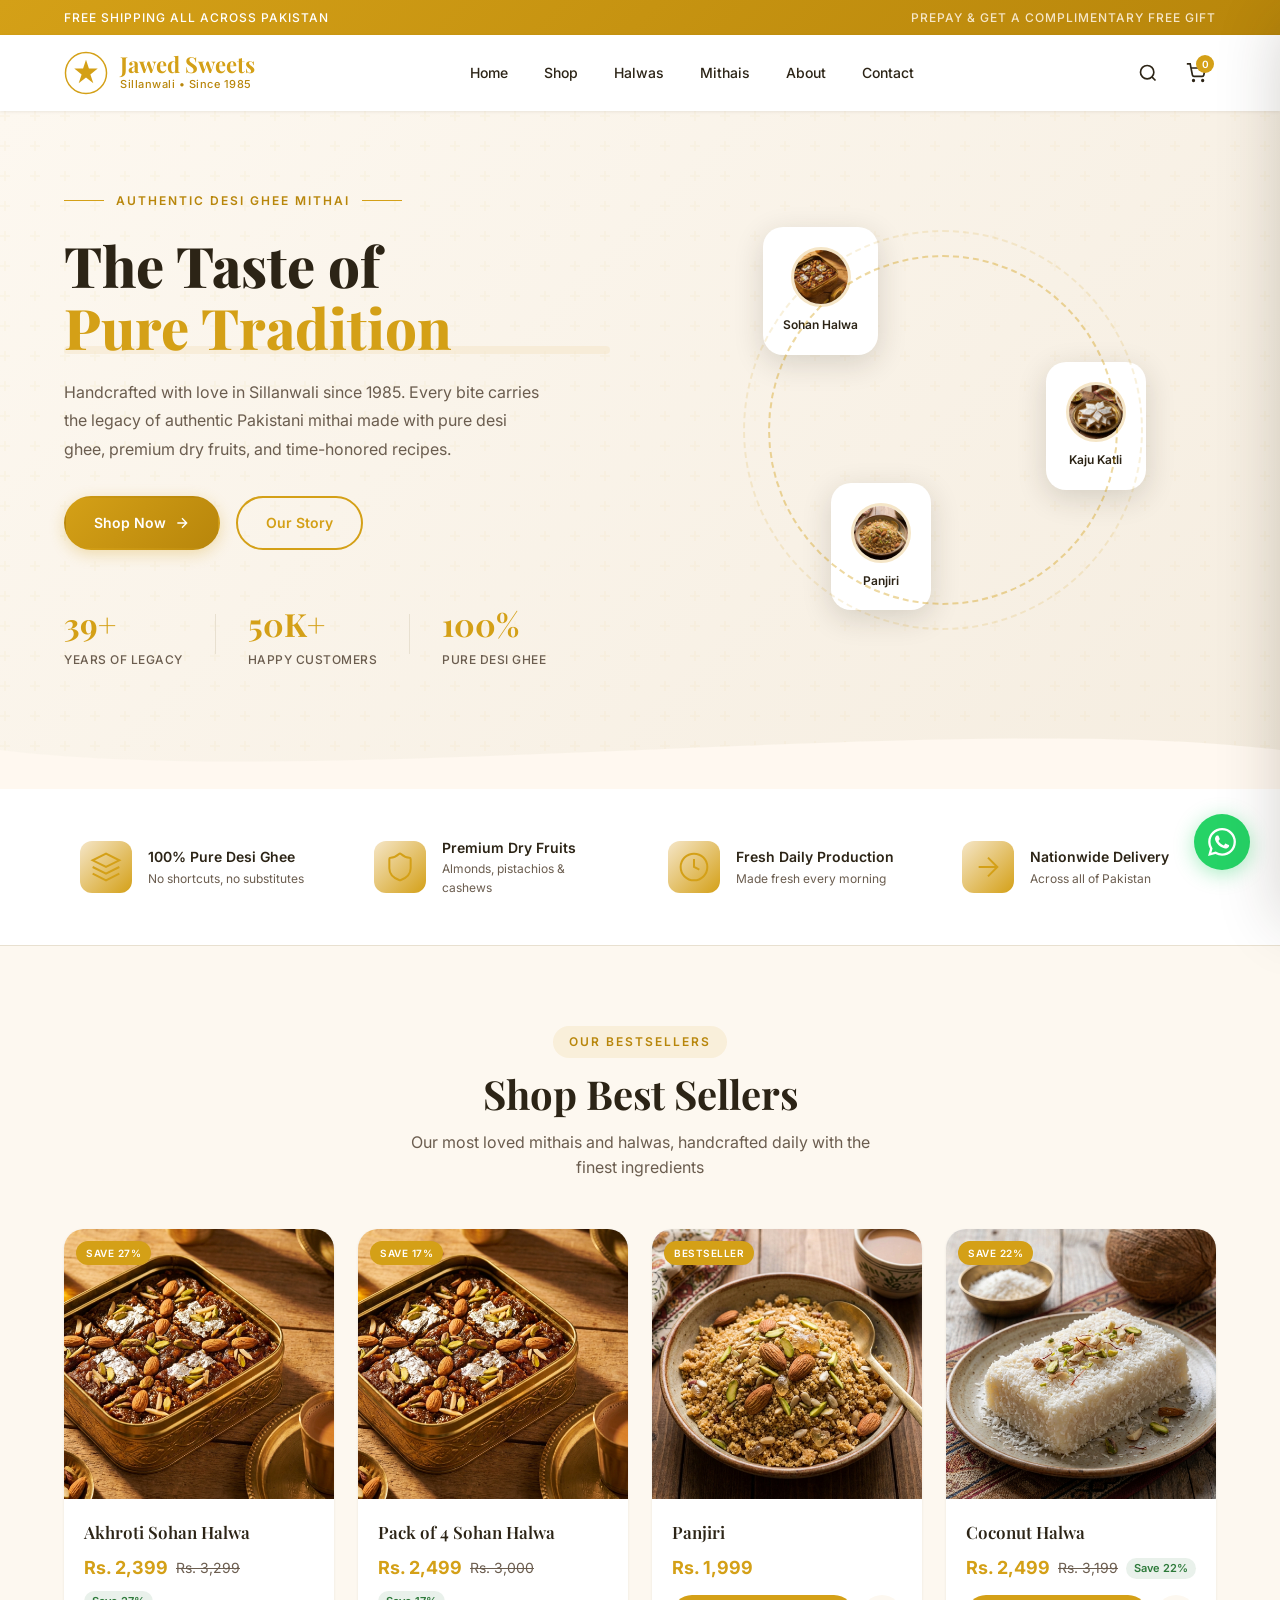
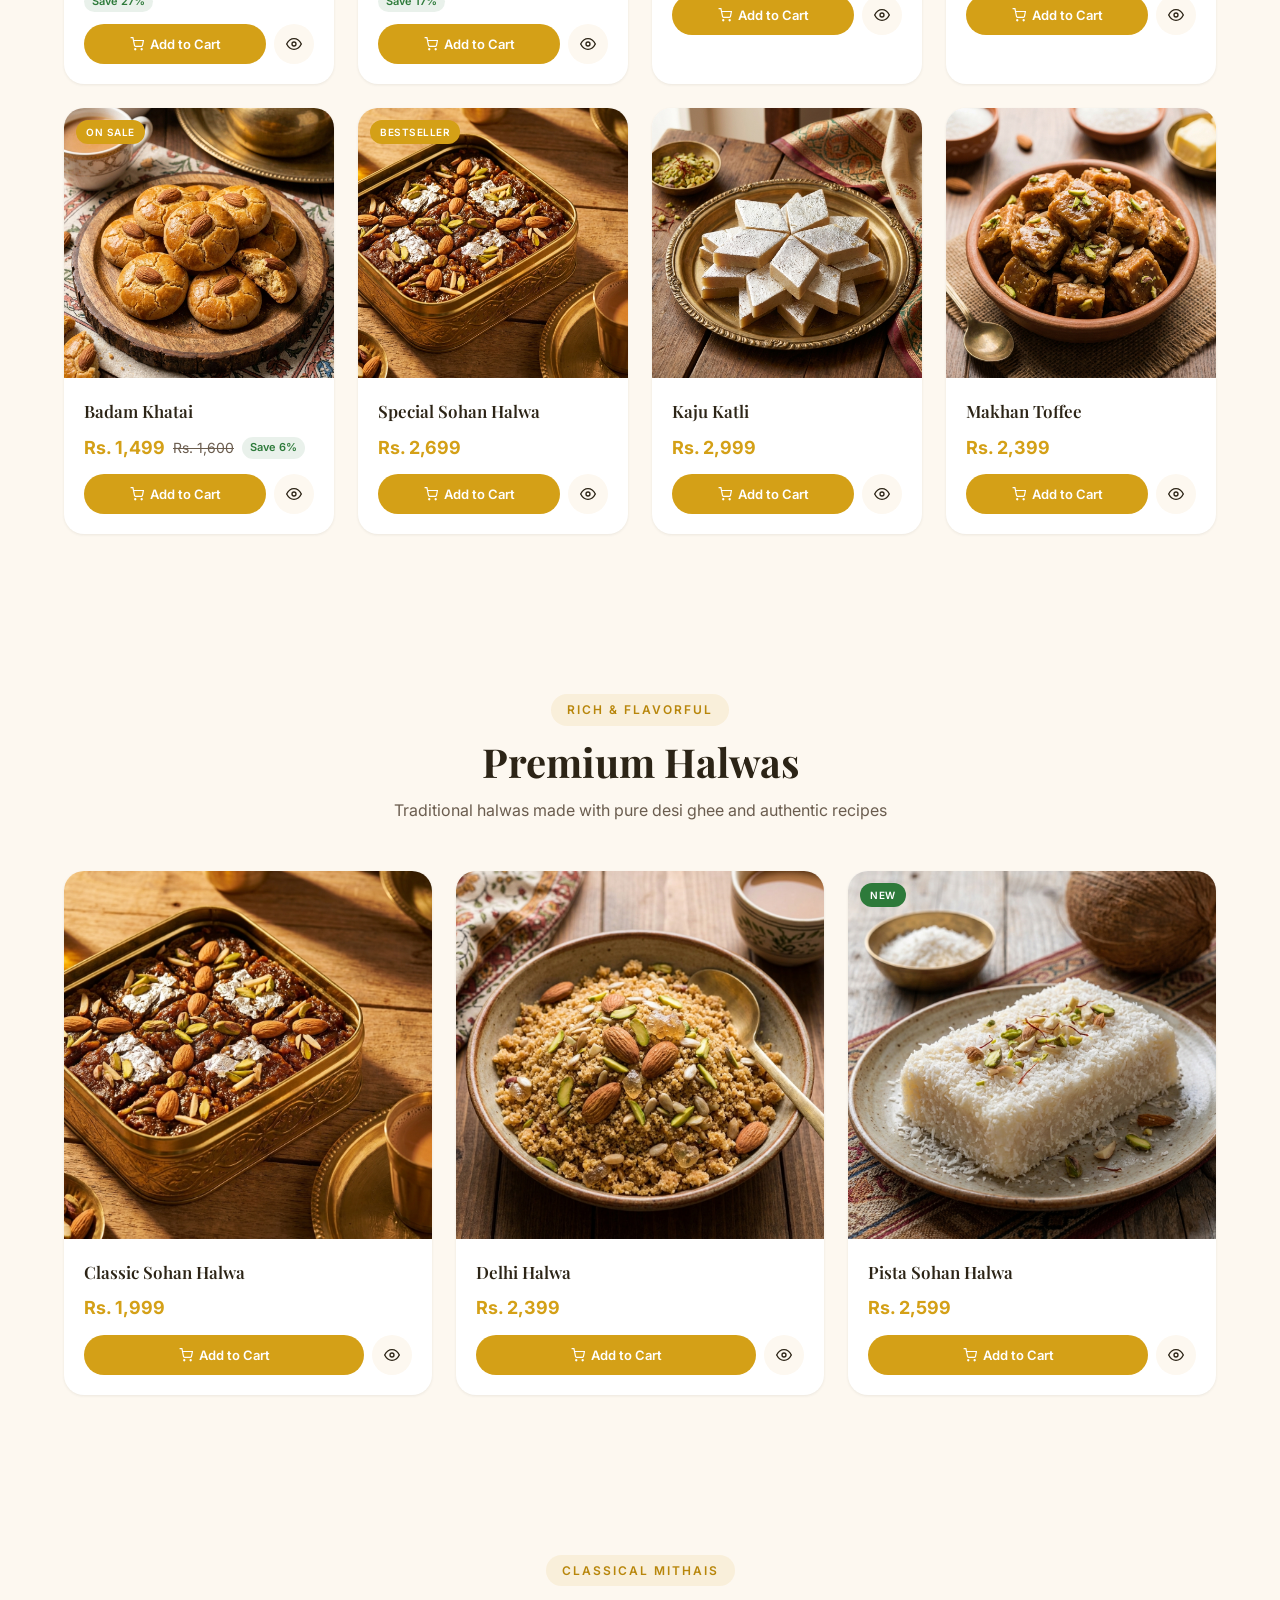
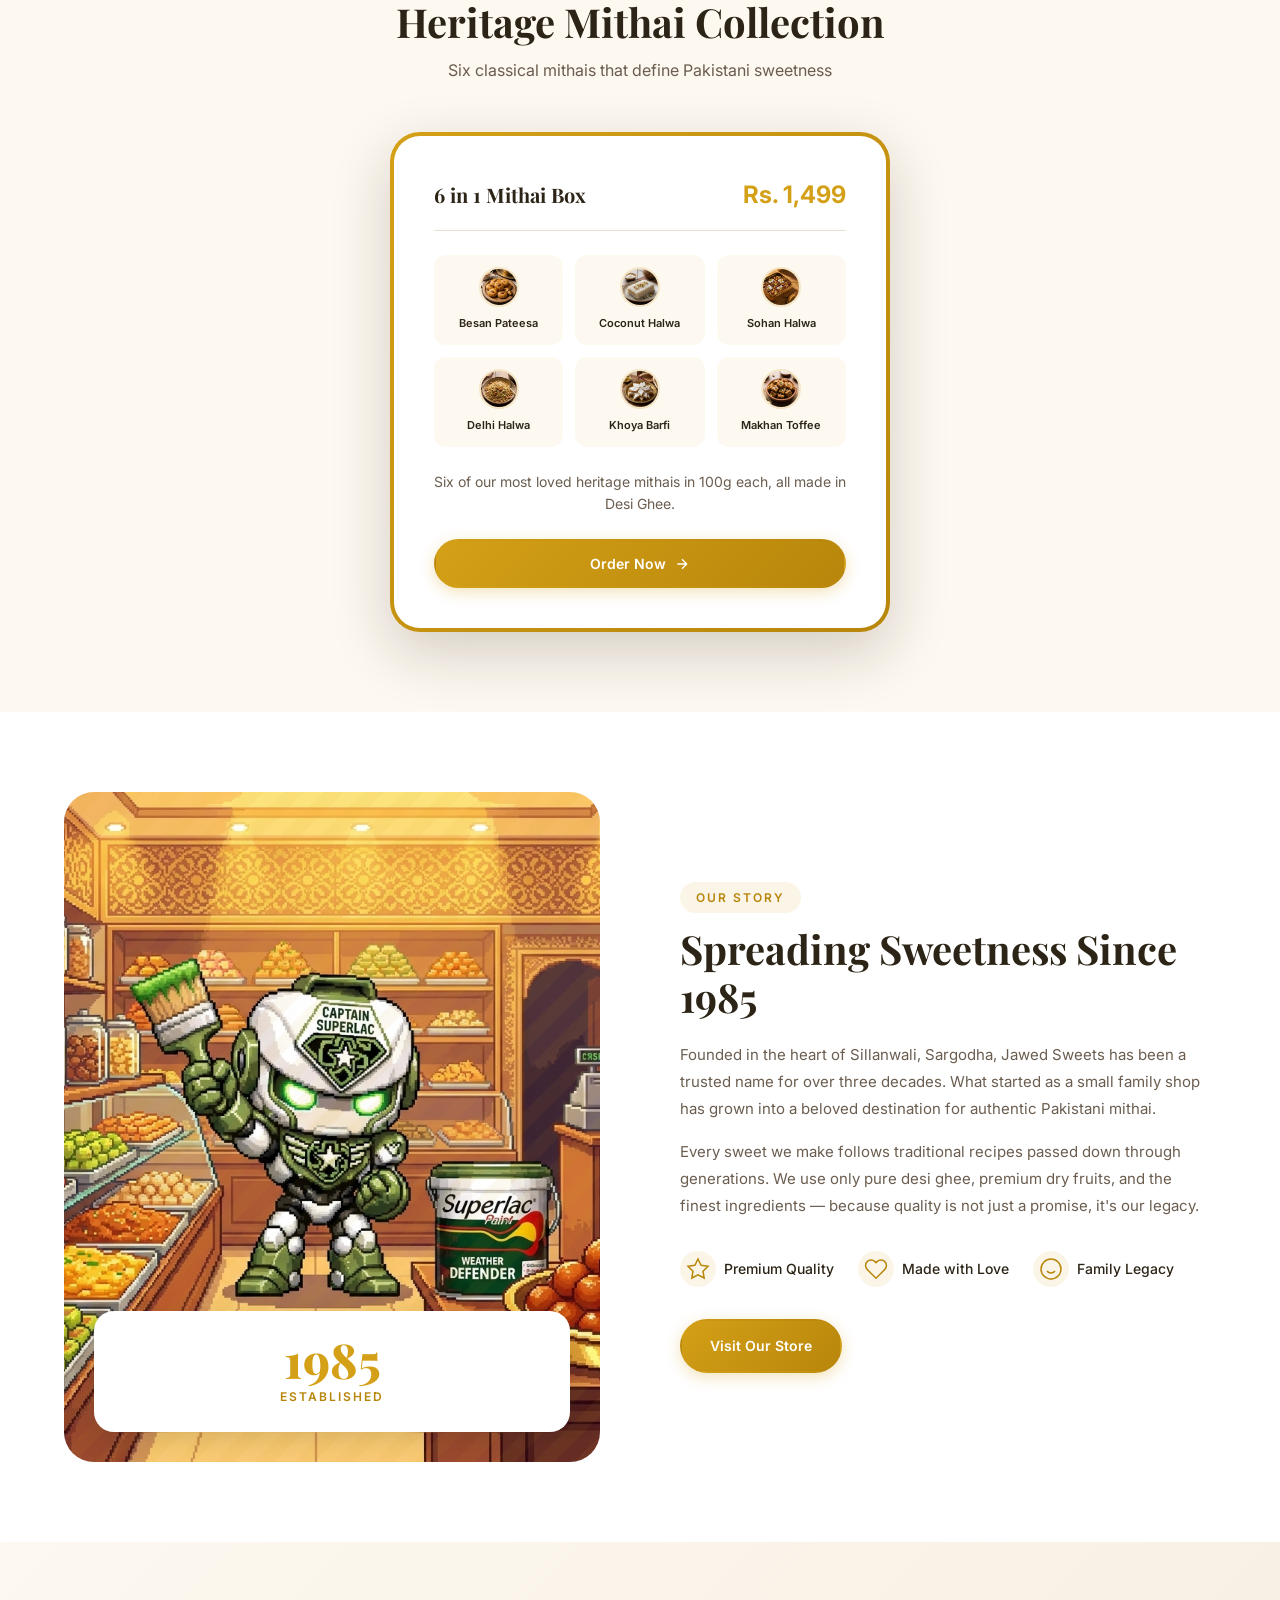
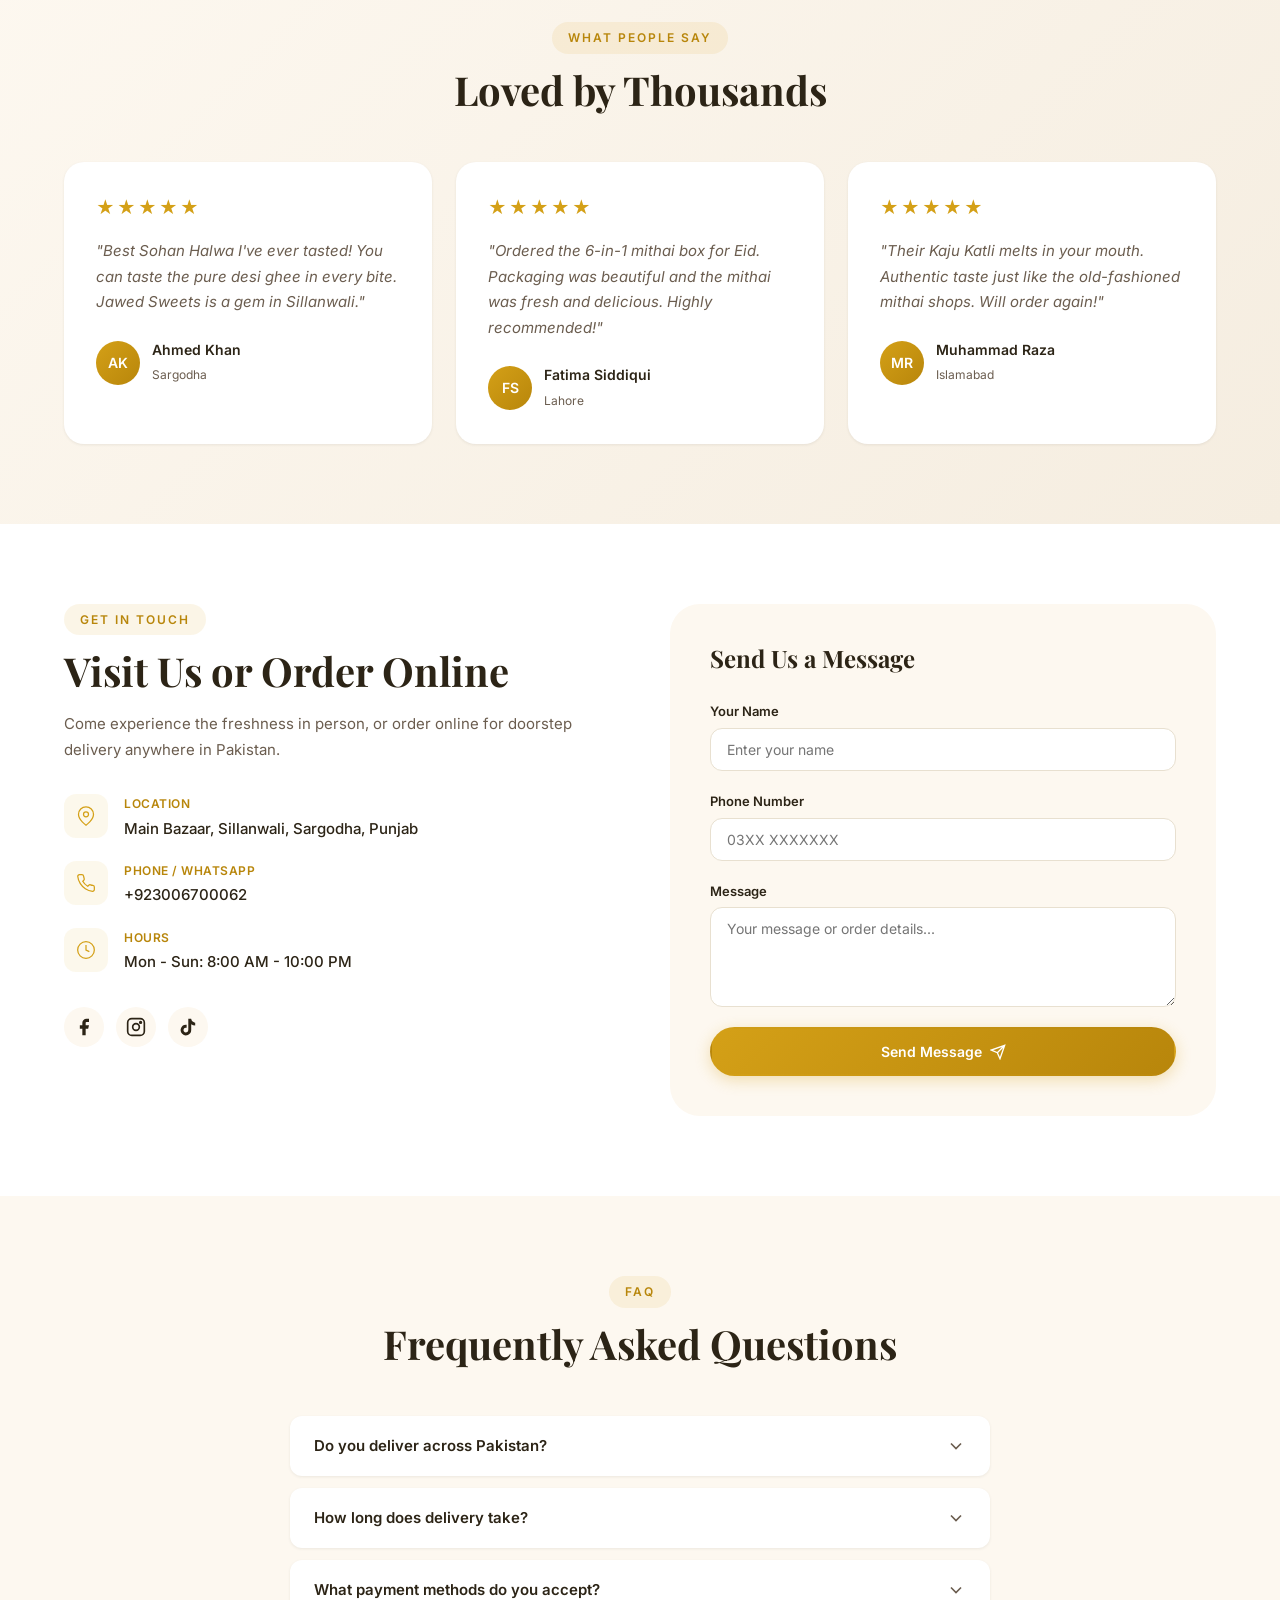
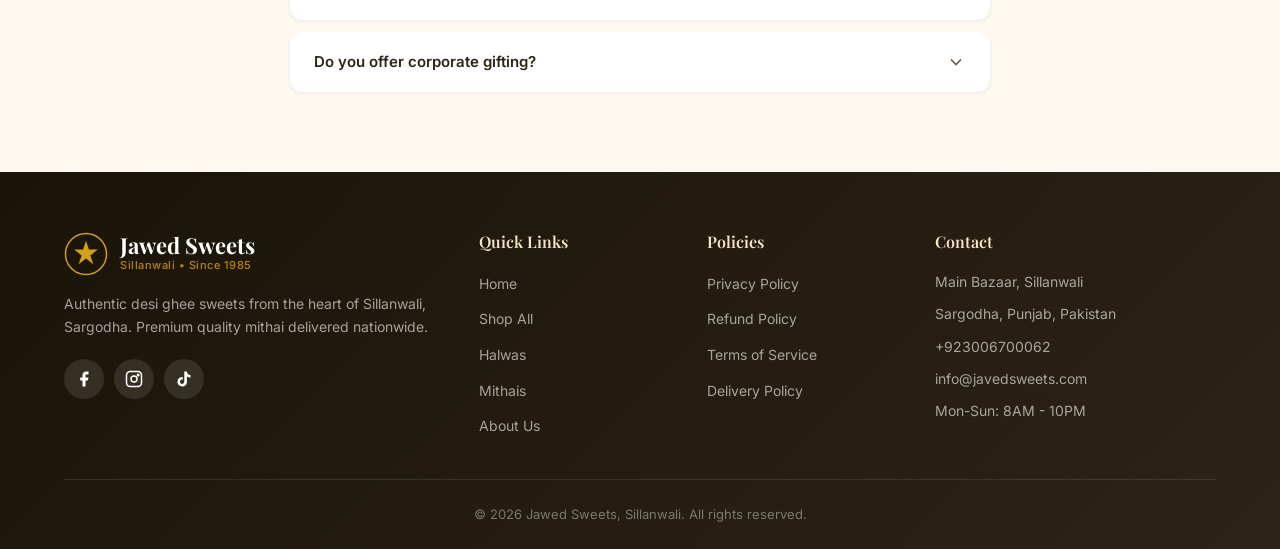
==== commit f682ca05: "Update phone number" ====
--- a/index.html
+++ b/index.html
@@ -361,7 +361,7 @@
                             </div>
                             <div>
                                 <span class="contact-label">Phone / WhatsApp</span>
-                                <span class="contact-value">+92 300 1234567</span>
+                                <span class="contact-value">+923006700062</span>
                             </div>
                         </div>
                         <div class="contact-item">
@@ -504,7 +504,7 @@
                     <ul class="footer-contact">
                         <li>Main Bazaar, Sillanwali</li>
                         <li>Sargodha, Punjab, Pakistan</li>
-                        <li>+92 300 1234567</li>
+                        <li>+923006700062</li>
                         <li>info@javedsweets.com</li>
                         <li>Mon-Sun: 8AM - 10PM</li>
                     </ul>
@@ -536,7 +536,7 @@
 
     <div class="toast" id="toast"></div>
 
-    <a href="https://wa.me/923001234567?text=Hi%20Jawed%20Sweets!%20I%20would%20like%20to%20place%20an%20order." class="whatsapp-float" target="_blank" rel="noopener" aria-label="Chat on WhatsApp">
+    <a href="https://wa.me/923006700062?text=Hi%20Jawed%20Sweets!%20I%20would%20like%20to%20place%20an%20order." class="whatsapp-float" target="_blank" rel="noopener" aria-label="Chat on WhatsApp">
         <svg viewBox="0 0 24 24" fill="currentColor"><path d="M17.472 14.382c-.297-.149-1.758-.867-2.03-.967-.273-.099-.471-.148-.67.15-.197.297-.767.966-.94 1.164-.173.199-.347.223-.644.075-.297-.15-1.255-.463-2.39-1.475-.883-.788-1.48-1.761-1.653-2.059-.173-.297-.018-.458.13-.606.134-.133.298-.347.446-.52.149-.174.198-.298.298-.497.099-.198.05-.371-.025-.52-.075-.149-.669-1.612-.916-2.207-.242-.579-.487-.5-.669-.51-.173-.008-.371-.01-.57-.01-.198 0-.52.074-.792.372-.272.297-1.04 1.016-1.04 2.479 0 1.462 1.065 2.875 1.213 3.074.149.198 2.096 3.2 5.077 4.487.709.306 1.262.489 1.694.625.712.227 1.36.195 1.871.118.571-.085 1.758-.719 2.006-1.413.248-.694.248-1.289.173-1.413-.074-.124-.272-.198-.57-.347m-5.421 7.403h-.004a9.87 9.87 0 01-5.031-1.378l-.361-.214-3.741.982.998-3.648-.235-.374a9.86 9.86 0 01-1.51-5.26c.001-5.45 4.436-9.884 9.888-9.884 2.64 0 5.122 1.03 6.988 2.898a9.825 9.825 0 012.893 6.994c-.003 5.45-4.437 9.884-9.885 9.884m8.413-18.297A11.815 11.815 0 0012.05 0C5.495 0 .16 5.335.157 11.892c0 2.096.547 4.142 1.588 5.945L.057 24l6.305-1.654a11.882 11.882 0 005.683 1.448h.005c6.554 0 11.89-5.335 11.893-11.893a11.821 11.821 0 00-3.48-8.413z"/></svg>
     </a>
 
